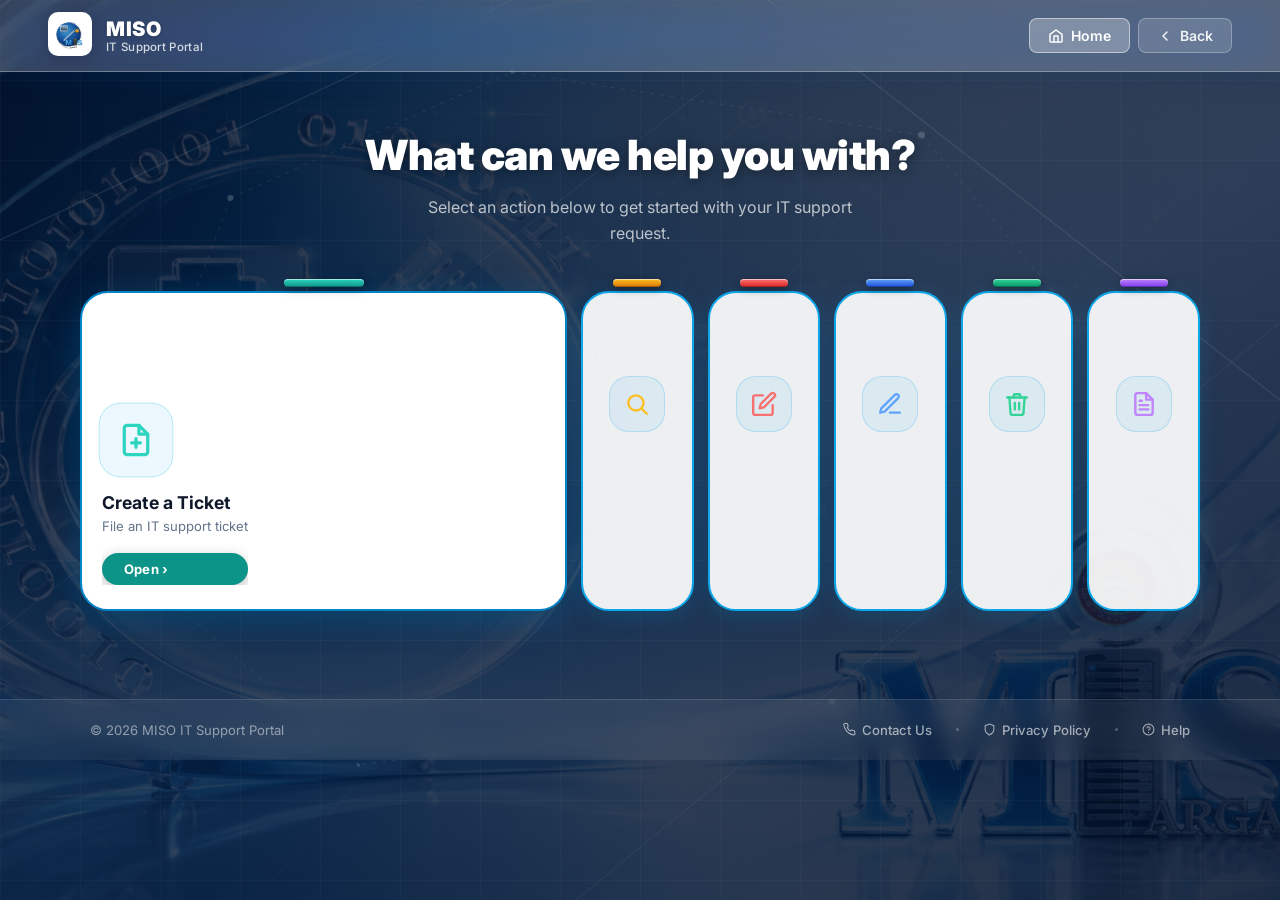
==== index.html @ 5e740dbc "co" ====
<!DOCTYPE html>
<html lang="en">
<head>
    <meta charset="UTF-8" />
    <meta name="viewport" content="width=device-width, initial-scale=1.0">
    <title>MISO HELPPAGE | Home</title>
    <link rel="shortcut icon" href="../favicon.ico">
    <link rel="stylesheet" href="css/demo.css">
    <link rel="stylesheet" href="css/styleA.css">
</head>
<body>

    <!-- ── ANIMATED GEOMETRIC BACKGROUND ── -->
    <div class="bg-canvas" aria-hidden="true">
        <svg class="bg-svg" xmlns="http://www.w3.org/2000/svg" width="100%" height="100%">
            <defs>
                <pattern id="grid" width="80" height="80" patternUnits="userSpaceOnUse">
                    <path d="M 80 0 L 0 0 0 80" fill="none" stroke="rgba(255,255,255,0.07)" stroke-width="0.8"/>
                </pattern>
            </defs>
            <rect width="100%" height="100%" fill="url(#grid)" />

            <!-- Diagonal accent lines -->
            <line x1="-5%" y1="30%" x2="40%" y2="0%"   stroke="rgba(255,255,255,0.10)" stroke-width="1.2"/>
            <line x1="0%"  y1="70%" x2="55%" y2="10%"  stroke="rgba(255,255,255,0.07)" stroke-width="0.9"/>
            <line x1="60%" y1="0%"  x2="105%" y2="50%" stroke="rgba(255,255,255,0.10)" stroke-width="1.2"/>
            <line x1="45%" y1="100%" x2="105%" y2="30%" stroke="rgba(255,255,255,0.07)" stroke-width="0.9"/>
            <line x1="20%" y1="100%" x2="80%" y2="0%"  stroke="rgba(255,255,255,0.05)" stroke-width="0.7"/>

            <!-- Node circles -->
            <circle cx="18%"  cy="22%"  r="3" fill="rgba(255,255,255,0.18)"/>
            <circle cx="40%"  cy="8%"   r="2" fill="rgba(255,255,255,0.14)"/>
            <circle cx="72%"  cy="15%"  r="3.5" fill="rgba(255,255,255,0.16)"/>
            <circle cx="88%"  cy="42%"  r="2.5" fill="rgba(255,255,255,0.13)"/>
            <circle cx="65%"  cy="78%"  r="3" fill="rgba(255,255,255,0.15)"/>
            <circle cx="28%"  cy="85%"  r="2" fill="rgba(255,255,255,0.12)"/>
            <circle cx="8%"   cy="60%"  r="2.5" fill="rgba(255,255,255,0.14)"/>

            <!-- Connector lines between nodes -->
            <line x1="18%" y1="22%" x2="40%" y2="8%"   stroke="rgba(255,255,255,0.12)" stroke-width="0.8" stroke-dasharray="4 6"/>
            <line x1="40%" y1="8%"  x2="72%" y2="15%"  stroke="rgba(255,255,255,0.10)" stroke-width="0.8" stroke-dasharray="4 6"/>
            <line x1="72%" y1="15%" x2="88%" y2="42%"  stroke="rgba(255,255,255,0.12)" stroke-width="0.8" stroke-dasharray="4 6"/>
            <line x1="88%" y1="42%" x2="65%" y2="78%"  stroke="rgba(255,255,255,0.10)" stroke-width="0.8" stroke-dasharray="4 6"/>
            <line x1="65%" y1="78%" x2="28%" y2="85%"  stroke="rgba(255,255,255,0.12)" stroke-width="0.8" stroke-dasharray="4 6"/>
            <line x1="28%" y1="85%" x2="8%"  y2="60%"  stroke="rgba(255,255,255,0.10)" stroke-width="0.8" stroke-dasharray="4 6"/>
            <line x1="8%"  y1="60%" x2="18%" y2="22%"  stroke="rgba(255,255,255,0.12)" stroke-width="0.8" stroke-dasharray="4 6"/>
        </svg>
    </div>

    <!-- ── GLASSMORPHISM HEADER ── -->
    <header class="site-header glass-header">
        <div class="header-left">
            <div class="logo">
                <img src="Images/logo.svg" alt="MISO Logo">
            </div>
            <div class="brand-text">
                <span class="brand-name">MISO</span>
                <span class="brand-sub">IT Support Portal</span>
            </div>
        </div>

        <nav class="header-nav">
            <a href="index.html" class="nav-btn nav-btn--active">
                <svg viewBox="0 0 24 24" fill="none" stroke="currentColor" stroke-width="2.2" stroke-linecap="round" stroke-linejoin="round" aria-hidden="true"><path d="M3 9.5L12 3l9 6.5V20a1 1 0 0 1-1 1H4a1 1 0 0 1-1-1V9.5z"/><polyline points="9 21 9 12 15 12 15 21"/></svg>
                Home
            </a>
            <a href="javascript:history.back()" class="nav-btn">
                <svg viewBox="0 0 24 24" fill="none" stroke="currentColor" stroke-width="2.2" stroke-linecap="round" stroke-linejoin="round" aria-hidden="true"><polyline points="15 18 9 12 15 6"/></svg>
                Back
            </a>
        </nav>
    </header>

    <!-- ── HERO TAGLINE ── -->
    <section class="hero-tagline" aria-label="Welcome">
        <h1 class="hero-title">What can we help you with?</h1>
        <p class="hero-sub">Select an action below to get started with your IT support request.</p>
    </section>

    <!-- ── MAIN — EXPANDING FLEX CARDS ── -->
    <main class="home-content" id="main-content">
        <div class="flex-cards" id="flexCards">

            <!-- Card 1 — Create a Ticket (Teal) -->
            <a href="send_ticket.html" class="fc-card fc-card--active" data-index="0" aria-label="Create a Ticket">
                <div class="fc-icon fc-icon--teal">
                    <svg viewBox="0 0 24 24" fill="none" stroke="currentColor" stroke-width="2.2" stroke-linecap="round" stroke-linejoin="round">
                        <path d="M14 2H6a2 2 0 0 0-2 2v16a2 2 0 0 0 2 2h12a2 2 0 0 0 2-2V8z"/>
                        <polyline points="14 2 14 8 20 8"/>
                        <line x1="12" y1="11" x2="12" y2="17"/>
                        <line x1="9"  y1="14" x2="15" y2="14"/>
                    </svg>
                </div>
                <div class="fc-body">
                    <p class="fc-label">Create a Ticket</p>
                    <p class="fc-sub">File an IT support ticket</p>
                    <span class="fc-cta">Open &rsaquo;</span>
                </div>
                <div class="fc-bar fc-bar--teal"></div>
            </a>

            <!-- Card 2 — Search a Ticket (Amber) -->
            <a href="search.php" class="fc-card" data-index="1" aria-label="Search a Ticket">
                <div class="fc-icon fc-icon--amber">
                    <svg viewBox="0 0 24 24" fill="none" stroke="currentColor" stroke-width="2.2" stroke-linecap="round" stroke-linejoin="round">
                        <circle cx="11" cy="11" r="7"/>
                        <line x1="21" y1="21" x2="16.65" y2="16.65"/>
                    </svg>
                </div>
                <div class="fc-body">
                    <p class="fc-label">Search a Ticket</p>
                    <p class="fc-sub">Look up your ticket by ID</p>
                    <span class="fc-cta">Open &rsaquo;</span>
                </div>
                <div class="fc-bar fc-bar--amber"></div>
            </a>

            <!-- Card 3 — Update a Ticket (Crimson) -->
            <a href="update.php" class="fc-card" data-index="2" aria-label="Update a Ticket">
                <div class="fc-icon fc-icon--crimson">
                    <svg viewBox="0 0 24 24" fill="none" stroke="currentColor" stroke-width="2.2" stroke-linecap="round" stroke-linejoin="round">
                        <path d="M11 4H4a2 2 0 0 0-2 2v14a2 2 0 0 0 2 2h14a2 2 0 0 0 2-2v-7"/>
                        <path d="M18.5 2.5a2.121 2.121 0 0 1 3 3L12 15l-4 1 1-4 9.5-9.5z"/>
                    </svg>
                </div>
                <div class="fc-body">
                    <p class="fc-label">Update a Ticket</p>
                    <p class="fc-sub">Edit your ticket details</p>
                    <span class="fc-cta">Open &rsaquo;</span>
                </div>
                <div class="fc-bar fc-bar--crimson"></div>
            </a>

            <!-- Card 4 — DIY Corner (Navy) -->
            <a href="diy_corner.html" class="fc-card" data-index="3" aria-label="DIY Corner">
                <div class="fc-icon fc-icon--navy">
                    <svg viewBox="0 0 24 24" fill="none" stroke="currentColor" stroke-width="2.2" stroke-linecap="round" stroke-linejoin="round">
                        <path d="M12 20h9"/>
                        <path d="M16.5 3.5a2.121 2.121 0 0 1 3 3L7 19l-4 1 1-4L16.5 3.5z"/>
                    </svg>
                </div>
                <div class="fc-body">
                    <p class="fc-label">DIY Corner</p>
                    <p class="fc-sub">Add a self-troubleshooting guide</p>
                    <span class="fc-cta">Open &rsaquo;</span>
                </div>
                <div class="fc-bar fc-bar--navy"></div>
            </a>

            <!-- Card 5 — Delete a Ticket (Emerald) -->
            <a href="delete.php" class="fc-card" data-index="4" aria-label="Delete a Ticket">
                <div class="fc-icon fc-icon--emerald">
                    <svg viewBox="0 0 24 24" fill="none" stroke="currentColor" stroke-width="2.2" stroke-linecap="round" stroke-linejoin="round">
                        <polyline points="3 6 5 6 21 6"/>
                        <path d="M19 6l-1 14a2 2 0 0 1-2 2H8a2 2 0 0 1-2-2L5 6"/>
                        <path d="M10 11v6"/><path d="M14 11v6"/>
                        <path d="M9 6V4a1 1 0 0 1 1-1h4a1 1 0 0 1 1 1v2"/>
                    </svg>
                </div>
                <div class="fc-body">
                    <p class="fc-label">Delete a Ticket</p>
                    <p class="fc-sub">Remove a ticket from the system</p>
                    <span class="fc-cta">Open &rsaquo;</span>
                </div>
                <div class="fc-bar fc-bar--emerald"></div>
            </a>

            <!-- Card 6 — Troubleshooting Guides (Violet) -->
            <a href="viewguide.php" class="fc-card" data-index="5" aria-label="Troubleshooting Guides">
                <div class="fc-icon fc-icon--violet">
                    <svg viewBox="0 0 24 24" fill="none" stroke="currentColor" stroke-width="2.2" stroke-linecap="round" stroke-linejoin="round">
                        <path d="M14 2H6a2 2 0 0 0-2 2v16a2 2 0 0 0 2 2h12a2 2 0 0 0 2-2V8z"/>
                        <polyline points="14 2 14 8 20 8"/>
                        <line x1="8" y1="13" x2="16" y2="13"/>
                        <line x1="8" y1="17" x2="16" y2="17"/>
                        <line x1="8" y1="9"  x2="10" y2="9"/>
                    </svg>
                </div>
                <div class="fc-body">
                    <p class="fc-label">Troubleshooting Guides</p>
                    <p class="fc-sub">Browse the guide repository</p>
                    <span class="fc-cta">Open &rsaquo;</span>
                </div>
                <div class="fc-bar fc-bar--violet"></div>
            </a>

        </div>
    </main>

    <!-- ── FOOTER ── -->
    <footer class="site-footer">
        <div class="footer-inner">
            <span class="footer-copy">© 2026 MISO IT Support Portal</span>
            <div class="footer-links">
                <a href="#">
                    <svg width="13" height="13" viewBox="0 0 24 24" fill="none" stroke="currentColor" stroke-width="2" stroke-linecap="round" aria-hidden="true"><path d="M22 16.92v3a2 2 0 0 1-2.18 2 19.79 19.79 0 0 1-8.63-3.07A19.5 19.5 0 0 1 4.69 12 19.79 19.79 0 0 1 1.61 3.18 2 2 0 0 1 3.6 1h3a2 2 0 0 1 2 1.72c.127.96.361 1.903.7 2.81a2 2 0 0 1-.45 2.11L7.91 8.6a16 16 0 0 0 6 6l.96-.96a2 2 0 0 1 2.11-.45c.907.339 1.85.573 2.81.7A2 2 0 0 1 21.5 16z"/></svg>
                    Contact Us
                </a>
                <span class="sep" aria-hidden="true"></span>
                <a href="#">
                    <svg width="13" height="13" viewBox="0 0 24 24" fill="none" stroke="currentColor" stroke-width="2" stroke-linecap="round" aria-hidden="true"><path d="M12 22s8-4 8-10V5l-8-3-8 3v7c0 6 8 10 8 10z"/></svg>
                    Privacy Policy
                </a>
                <span class="sep" aria-hidden="true"></span>
                <a href="#">
                    <svg width="13" height="13" viewBox="0 0 24 24" fill="none" stroke="currentColor" stroke-width="2" stroke-linecap="round" aria-hidden="true"><circle cx="12" cy="12" r="10"/><path d="M9.09 9a3 3 0 0 1 5.83 1c0 2-3 3-3 3"/><line x1="12" y1="17" x2="12.01" y2="17"/></svg>
                    Help
                </a>
            </div>
        </div>
    </footer>

    <script>
    (function() {
        var cards = document.querySelectorAll('.fc-card');
        cards.forEach(function(card) {
            card.addEventListener('click', function(e) {
                if (this.classList.contains('fc-card--active')) return;
                e.preventDefault();
                cards.forEach(function(c) { c.classList.remove('fc-card--active'); });
                this.classList.add('fc-card--active');
            });
        });
    })();
    </script>

</body>
</html>
---- css/demo.css ----
/* Base reset — all heavy lifting is in styleA.css */
*, *::before, *::after { box-sizing: border-box; }
html, body { margin: 0; padding: 0; min-height: 100vh; }
a { text-decoration: none; }
.clr { clear: both; }
---- css/styleA.css ----
/* ============================================================
   MISO HELPPAGE — Deep Sky Blue / Ocean Blue Premium Theme
   ============================================================ */

@import url('https://fonts.googleapis.com/css2?family=Inter:wght@400;500;600;700;800;900&display=swap');

*, *::before, *::after { box-sizing: border-box; margin: 0; padding: 0; }

:root {
    --font: 'Inter', 'Segoe UI', Arial, sans-serif;

    /* ── Vibrant blue gradient palette ── */
    --bg-top:    #0ea5e9;
    --bg-mid:    #0284c7;
    --bg-bot:    #0369a1;

    /* ── Surfaces ── */
    --surface:   #ffffff;
    --surface-2: #f0f9ff;
    --border:    rgba(255,255,255,0.18);
    --border-card: rgba(226,240,255,0.9);

    /* ── Text ── */
    --text:      #0f172a;
    --text-2:    #334155;
    --muted:     #64748b;

    /* ── Glass header ── */
    --glass-bg:  rgba(255,255,255,0.18);
    --glass-bd:  rgba(255,255,255,0.30);

    /* ── Footer ── */
    --footer-bg: rgba(2,100,160,0.55);
    --footer-bd: rgba(255,255,255,0.15);

    /* ── Icon accent colours ── */
    --c-teal:    #0d9488;
    --c-amber:   #d97706;
    --c-crimson: #dc2626;
    --c-navy:    #1d4ed8;
    --c-emerald: #059669;
    --c-violet:  #7c3aed;

    /* ── Icon bg tints ── */
    --t-teal:    rgba(13,148,136,0.12);
    --t-amber:   rgba(217,119,6,0.12);
    --t-crimson: rgba(220,38,38,0.12);
    --t-navy:    rgba(29,78,216,0.12);
    --t-emerald: rgba(5,150,105,0.12);
    --t-violet:  rgba(124,58,237,0.12);

    --r:  20px;
    --rs: 12px;
    --sh-card: 0 8px 32px rgba(2,60,120,0.18), 0 2px 8px rgba(2,60,120,0.10);
    --sh-card-hover: 0 20px 56px rgba(2,60,120,0.28), 0 4px 16px rgba(2,60,120,0.14);
    --tr: 230ms cubic-bezier(0.4,0,0.2,1);
}

/* ============================================================
   BASE
   ============================================================ */
html, body {
    min-height: 100vh;
    font-family: var(--font);
    color: var(--text);
}

body {
    background:
        linear-gradient(150deg, rgba(2,10,30,0.82) 0%, rgba(1,20,50,0.80) 55%, rgba(0,15,40,0.85) 100%),
        url('../Images/MISO.png') center center / cover no-repeat fixed;
    position: relative;
}

/* ── Full-page geometric SVG overlay ── */
.bg-canvas {
    position: fixed;
    inset: 0;
    width: 100%;
    height: 100%;
    pointer-events: none;
    z-index: 0;
    overflow: hidden;
}

.bg-svg { width: 100%; height: 100%; }

/* Everything above the bg */
.site-header,
.hero-tagline,
.home-content,
.site-footer { position: relative; z-index: 1; }

a { color: inherit; text-decoration: none; }

/* Screen-reader only */
.sr-only {
    position: absolute;
    width: 1px; height: 1px;
    padding: 0; margin: -1px;
    overflow: hidden;
    clip: rect(0,0,0,0);
    white-space: nowrap;
    border: 0;
}

/* ============================================================
   GLASSMORPHISM HEADER
   ============================================================ */
.glass-header {
    position: sticky;
    top: 0;
    z-index: 100;
    width: 100%;
    padding: 0 48px;
    height: 72px;
    display: flex;
    align-items: center;
    justify-content: space-between;
    gap: 24px;
    background: rgba(255,255,255,0.20);
    backdrop-filter: blur(20px) saturate(180%);
    -webkit-backdrop-filter: blur(20px) saturate(180%);
    border-bottom: 1px solid rgba(255,255,255,0.30);
    box-shadow: 0 4px 24px rgba(2,60,120,0.18);
}

/* Left: logo + brand */
.header-left {
    display: flex;
    align-items: center;
    gap: 14px;
    flex-shrink: 0;
}

.logo img {
    width: 44px;
    height: 44px;
    object-fit: contain;
    border-radius: 10px;
    background: #ffffff;
    padding: 4px;
    filter: drop-shadow(0 2px 8px rgba(0,0,0,0.20));
}

.brand-text {
    display: flex;
    flex-direction: column;
    line-height: 1.2;
}

.brand-name {
    font-size: 1.25rem;
    font-weight: 900;
    color: #ffffff;
    letter-spacing: 0.5px;
    text-shadow: 0 1px 4px rgba(0,0,0,0.20);
}

.brand-sub {
    font-size: 0.72rem;
    font-weight: 500;
    color: rgba(255,255,255,0.80);
    letter-spacing: 0.3px;
}

/* Center: nav buttons */
.header-nav {
    display: flex;
    align-items: center;
    gap: 8px;
}

.nav-btn {
    display: inline-flex;
    align-items: center;
    gap: 7px;
    padding: 8px 18px;
    font-size: 0.875rem;
    font-weight: 600;
    font-family: var(--font);
    color: rgba(255,255,255,0.90);
    background: rgba(255,255,255,0.14);
    border: 1px solid rgba(255,255,255,0.28);
    border-radius: 8px;
    cursor: pointer;
    transition: background var(--tr), border-color var(--tr), color var(--tr), transform var(--tr);
    text-decoration: none;
}

.nav-btn svg { width: 16px; height: 16px; flex-shrink: 0; }

.nav-btn:hover {
    background: rgba(255,255,255,0.28);
    border-color: rgba(255,255,255,0.50);
    color: #ffffff;
    transform: translateY(-1px);
}

.nav-btn--active {
    background: rgba(255,255,255,0.28);
    border-color: rgba(255,255,255,0.50);
    color: #ffffff;
}

/* Right: search */
.header-search { flex-shrink: 0; }

.search-wrap {
    position: relative;
    display: flex;
    align-items: center;
}

.search-icon {
    position: absolute;
    left: 12px;
    width: 16px;
    height: 16px;
    color: rgba(255,255,255,0.70);
    pointer-events: none;
    flex-shrink: 0;
}

.search-wrap input {
    width: 240px;
    padding: 9px 44px 9px 38px;
    font-size: 0.875rem;
    font-family: var(--font);
    color: #ffffff;
    background: rgba(255,255,255,0.15);
    border: 1px solid rgba(255,255,255,0.28);
    border-radius: 8px;
    outline: none;
    transition: background var(--tr), border-color var(--tr), width var(--tr);
}

.search-wrap input::placeholder { color: rgba(255,255,255,0.60); }

.search-wrap input:focus {
    background: rgba(255,255,255,0.25);
    border-color: rgba(255,255,255,0.55);
    width: 280px;
    box-shadow: 0 0 0 3px rgba(255,255,255,0.12);
}

.search-kbd {
    position: absolute;
    right: 10px;
    font-size: 0.68rem;
    font-family: var(--font);
    color: rgba(255,255,255,0.55);
    background: rgba(255,255,255,0.12);
    border: 1px solid rgba(255,255,255,0.22);
    border-radius: 4px;
    padding: 2px 6px;
    pointer-events: none;
}

/* ============================================================
   HERO TAGLINE
   ============================================================ */
.hero-tagline {
    text-align: center;
    padding: 60px 48px 44px;
}

.hero-title {
    font-size: 2.6rem;
    font-weight: 900;
    color: #ffffff;
    letter-spacing: -0.5px;
    line-height: 1.15;
    text-shadow: 0 2px 12px rgba(0,0,0,0.40);
    margin-bottom: 14px;
}

.hero-sub {
    font-size: 1rem;
    font-weight: 400;
    color: rgba(255,255,255,0.70);
    max-width: 480px;
    margin: 0 auto;
    line-height: 1.65;
}

/* ============================================================
   HOME — EXPANDING FLEX CARDS (3D Bubble Style)
   ============================================================ */
.home-content {
    max-width: 1200px;
    margin: 0 auto;
    padding: 0 40px 72px;
}

/* Row container */
.flex-cards {
    display: flex;
    gap: 14px;
    height: 320px;
    align-items: stretch;
}

/* ── Every card — white with blue border ── */
.fc-card {
    position: relative;
    flex: 1;
    border-radius: 28px;
    background: rgba(255, 255, 255, 0.92);
    backdrop-filter: none;
    -webkit-backdrop-filter: none;
    border: 2px solid #0ea5e9;
    box-shadow: 0 4px 20px rgba(14,165,233,0.20),
                0 2px 8px rgba(0,0,0,0.08);
    overflow: visible;
    display: flex;
    flex-direction: column;
    justify-content: flex-end;
    align-items: flex-start;
    padding: 24px 20px;
    text-decoration: none;
    cursor: pointer;
    transition: flex 0.55s cubic-bezier(0.4,0,0.2,1),
                box-shadow 0.3s ease,
                border-color 0.3s ease;
}

/* Active card */
.fc-card--active {
    flex: 5;
    background: #ffffff;
    border-color: #0284c7;
    box-shadow: 0 8px 32px rgba(2,132,199,0.30),
                0 2px 8px rgba(0,0,0,0.10);
}

/* ── Floating pill badge (top accent) ── */
.fc-bar {
    position: absolute;
    top: -14px;
    left: 50%;
    transform: translateX(-50%);
    width: 48px;
    height: 8px;
    border-radius: 99px;
    box-shadow:
        0 2px 8px rgba(0,0,0,0.40),
        inset 0 1px 0 rgba(255,255,255,0.55),
        inset 0 -1px 0 rgba(0,0,0,0.25);
    transition: width 0.55s cubic-bezier(0.4,0,0.2,1);
}
.fc-card--active .fc-bar { width: 80px; }

.fc-bar--teal    { background: linear-gradient(180deg, #2dd4bf 0%, #0d9488 100%); }
.fc-bar--amber   { background: linear-gradient(180deg, #fbbf24 0%, #d97706 100%); }
.fc-bar--crimson { background: linear-gradient(180deg, #f87171 0%, #dc2626 100%); }
.fc-bar--navy    { background: linear-gradient(180deg, #60a5fa 0%, #1d4ed8 100%); }
.fc-bar--emerald { background: linear-gradient(180deg, #34d399 0%, #059669 100%); }
.fc-bar--violet  { background: linear-gradient(180deg, #c084fc 0%, #7c3aed 100%); }

/* ── Icon bubble — frosted glass orb ── */
.fc-icon {
    width: 68px; height: 68px;
    border-radius: 20px;
    display: grid;
    place-items: center;
    flex-shrink: 0;
    margin-bottom: 18px;
    background: rgba(14,165,233,0.08);
    border: 1px solid rgba(14,165,233,0.20);
    box-shadow: none;
    transition: transform 0.3s ease;
}
.fc-icon svg { width: 32px; height: 32px; display: block; }
.fc-card:hover .fc-icon,
.fc-card--active .fc-icon { transform: scale(1.10); }

.fc-icon--teal    { color: #2dd4bf; }
.fc-icon--amber   { color: #fbbf24; }
.fc-icon--crimson { color: #f87171; }
.fc-icon--navy    { color: #60a5fa; }
.fc-icon--emerald { color: #34d399; }
.fc-icon--violet  { color: #c084fc; }

/* ── Text body ── */
.fc-body {
    overflow: hidden;
    white-space: nowrap;
    opacity: 0;
    max-width: 0;
    display: flex;
    flex-direction: column;
    gap: 5px;
    transition: opacity 0.3s ease 0.15s,
                max-width 0.55s cubic-bezier(0.4,0,0.2,1);
}
.fc-card--active .fc-body { opacity: 1; max-width: 500px; }

.fc-label {
    font-size: 1.1rem;
    font-weight: 700;
    color: #0f172a;
    letter-spacing: 0.1px;
    margin: 0;
    text-shadow: none;
}

.fc-sub {
    font-size: 0.82rem;
    font-weight: 400;
    color: #64748b;
    margin: 0;
}

/* ── CTA pill ── */
.fc-cta {
    display: inline-block;
    margin-top: 14px;
    font-size: 0.82rem;
    font-weight: 700;
    color: #ffffff;
    padding: 8px 22px;
    border-radius: 99px;
    letter-spacing: 0.2px;
    box-shadow: 0 4px 14px rgba(0,0,0,0.25);
    transition: transform 0.2s ease, opacity 0.2s ease;
}
.fc-cta:hover { transform: translateY(-2px); opacity: 0.90; }

.fc-card:nth-child(1) .fc-cta { background: var(--c-teal); }
.fc-card:nth-child(2) .fc-cta { background: var(--c-amber); }
.fc-card:nth-child(3) .fc-cta { background: var(--c-crimson); }
.fc-card:nth-child(4) .fc-cta { background: var(--c-navy); }
.fc-card:nth-child(5) .fc-cta { background: var(--c-emerald); }
.fc-card:nth-child(6) .fc-cta { background: var(--c-violet); }

/* ── Collapsed cards — icon centred ── */
.fc-card:not(.fc-card--active) {
    align-items: center;
    justify-content: center;
    padding: 16px 10px;
}
.fc-card:not(.fc-card--active) .fc-icon {
    margin-bottom: 0;
    width: 56px; height: 56px;
}
.fc-card:not(.fc-card--active) .fc-icon svg { width: 26px; height: 26px; }

/* Hover on collapsed */
.fc-card:not(.fc-card--active):hover {
    flex: 1.8;
    background: #ffffff;
    border-color: #0284c7;
    box-shadow: 0 8px 28px rgba(2,132,199,0.25),
                0 2px 8px rgba(0,0,0,0.08);
}

/* ============================================================
   FOOTER — glass with icons
   ============================================================ */
.site-footer {
    background: rgba(255, 255, 255, 0.06);
    backdrop-filter: blur(10px);
    -webkit-backdrop-filter: blur(10px);
    border-top: 1px solid rgba(255, 255, 255, 0.12);
    padding: 22px 48px;
    margin-top: 16px;
}

.footer-inner {
    max-width: 1100px;
    margin: 0 auto;
    display: flex;
    align-items: center;
    justify-content: space-between;
    gap: 24px;
    flex-wrap: wrap;
}

.footer-copy {
    font-size: 0.82rem;
    color: rgba(255,255,255,0.50);
    font-weight: 400;
}

.footer-links {
    display: flex;
    align-items: center;
    gap: 24px;
}

.footer-links a {
    font-size: 0.82rem;
    font-weight: 500;
    color: rgba(255,255,255,0.60);
    transition: color 0.3s ease;
    display: inline-flex;
    align-items: center;
    gap: 6px;
}

.footer-links a:hover { color: #ffffff; }

.footer-links .sep {
    width: 3px; height: 3px;
    border-radius: 50%;
    background: rgba(255,255,255,0.25);
    display: inline-block;
}

/* ============================================================
   INNER PAGE SHELL  (used by send_ticket, search, update, etc.)
   ============================================================ */
.page-shell {
    display: flex;
    flex-direction: column;
    min-height: 100vh;
    background:
        linear-gradient(150deg, rgba(2,10,30,0.82) 0%, rgba(1,20,50,0.80) 55%, rgba(0,15,40,0.85) 100%),
        url('../Images/MISO.png') center center / cover no-repeat fixed;
}

.page-topbar {
    width: 100%;
    padding: 0 48px;
    height: 68px;
    display: flex;
    align-items: center;
    justify-content: space-between;
    background: rgba(255,255,255,0.20);
    border-bottom: 1px solid rgba(255,255,255,0.28);
    backdrop-filter: blur(20px) saturate(180%);
    -webkit-backdrop-filter: blur(20px) saturate(180%);
    position: sticky;
    top: 0;
    z-index: 100;
    box-shadow: 0 4px 20px rgba(2,60,120,0.18);
}

/* Nav buttons inside topbar inherit the same glass style */
.page-topbar .header-nav { display: flex; align-items: center; gap: 8px; }

.page-topbar .logo img {
    max-width: 44px;
    height: auto;
    display: block;
    border-radius: 10px;
    background: #ffffff;
    padding: 4px;
    filter: drop-shadow(0 2px 6px rgba(0,0,0,0.20));
}

/* Two-column body */
.page-body {
    flex: 1;
    display: grid;
    grid-template-columns: 1fr;
    gap: 28px;
    max-width: 860px;
    width: 100%;
    margin: 0 auto;
    padding: 40px 48px 64px;
    align-items: start;
}

/* ============================================================
   FORM CARD
   ============================================================ */
.form-card {
    background: var(--surface);
    border: 1.5px solid #d0e6f5;
    border-radius: var(--r);
    box-shadow: var(--sh-card);
    overflow: hidden;
}

.form-card-header {
    padding: 22px 30px 20px;
    background: var(--surface-2);
    border-bottom: 1.5px solid #d0e6f5;
    position: relative;
}

.form-card-header::after {
    content: '';
    position: absolute;
    bottom: 0; left: 0; right: 0;
    height: 2px;
    background: linear-gradient(90deg, var(--c-teal), var(--c-navy));
}

.form-card-header h2 {
    font-size: 1.1rem;
    font-weight: 700;
    color: var(--text);
    margin: 0;
    display: flex;
    align-items: center;
    gap: 10px;
}

.form-card-body { padding: 28px 30px 32px; }

/* ============================================================
   INFO PANEL
   ============================================================ */
.info-panel { display: flex; flex-direction: column; gap: 16px; }

.info-box {
    background: var(--surface);
    border: 1.5px solid #d0e6f5;
    border-radius: var(--r);
    padding: 20px 22px;
    box-shadow: var(--sh-card);
}

.info-box h3 {
    font-size: 0.72rem;
    font-weight: 700;
    text-transform: uppercase;
    letter-spacing: 0.8px;
    color: var(--c-teal);
    margin-bottom: 12px;
}

.info-box p, .info-box li {
    font-size: 0.85rem;
    color: var(--text-2);
    line-height: 1.7;
}

.info-box ul { padding-left: 16px; }
.info-box ul li { margin-bottom: 5px; }

.info-box .stat {
    display: flex;
    align-items: center;
    gap: 12px;
    padding: 9px 0;
    border-bottom: 1px solid #d0e6f5;
}

.info-box .stat:last-child { border-bottom: none; }

.info-box .stat-icon {
    width: 34px; height: 34px;
    border-radius: 8px;
    display: grid; place-items: center;
    font-size: 15px; flex-shrink: 0;
}

.info-box .stat-text strong {
    display: block; font-size: 0.85rem;
    color: var(--text); font-weight: 600;
}

.info-box .stat-text span {
    font-size: 0.76rem; color: var(--muted);
}

.quick-links { display: flex; flex-direction: column; gap: 8px; }

.quick-link {
    display: flex;
    align-items: center;
    gap: 10px;
    padding: 10px 14px;
    background: var(--surface-2);
    border: 1.5px solid #d0e6f5;
    border-radius: var(--rs);
    color: var(--text-2);
    font-size: 0.84rem;
    font-weight: 500;
    transition: background var(--tr), border-color var(--tr), color var(--tr);
    text-decoration: none;
}

.quick-link:hover {
    background: #e0f2fe;
    border-color: var(--c-teal);
    color: var(--c-teal);
}

.quick-link .ql-icon {
    width: 26px; height: 26px;
    border-radius: 6px;
    display: grid; place-items: center;
    font-size: 12px; flex-shrink: 0;
}

/* ============================================================
   FORMS
   ============================================================ */
.form-group { margin-bottom: 18px; }

.form-group label {
    display: block;
    font-size: 0.75rem;
    font-weight: 600;
    color: var(--text-2);
    margin-bottom: 7px;
    text-transform: uppercase;
    letter-spacing: 0.6px;
}

.form-row { display: grid; grid-template-columns: 1fr 1fr; gap: 14px; }

input[type="text"],
input[type="email"],
input[type="number"],
select,
textarea {
    width: 100%;
    padding: 11px 14px;
    font-size: 0.92rem;
    font-family: var(--font);
    color: var(--text);
    background: var(--surface-2);
    border: 1.5px solid #d0e6f5;
    border-radius: var(--rs);
    outline: none;
    transition: border-color var(--tr), box-shadow var(--tr), background var(--tr);
    appearance: none;
    -webkit-appearance: none;
}

input:focus, select:focus, textarea:focus {
    border-color: var(--c-teal);
    box-shadow: 0 0 0 3px rgba(13,148,136,0.12);
    background: #fff;
}

input::placeholder, textarea::placeholder {
    color: var(--muted);
    font-size: 0.88rem;
}

select option { background: #fff; color: var(--text); }

textarea { min-height: 120px; resize: vertical; line-height: 1.6; }

/* ============================================================
   BUTTONS
   ============================================================ */
.btn {
    display: inline-flex;
    align-items: center;
    justify-content: center;
    gap: 8px;
    padding: 12px 26px;
    font-size: 0.92rem;
    font-weight: 700;
    font-family: var(--font);
    border: none;
    border-radius: var(--rs);
    cursor: pointer;
    letter-spacing: 0.2px;
    transition: transform var(--tr), box-shadow var(--tr), background var(--tr);
}

.btn-primary {
    background: linear-gradient(135deg, #0d9488, #0369a1);
    color: #fff;
    box-shadow: 0 4px 16px rgba(13,148,136,0.30);
}

.btn-primary:hover {
    background: linear-gradient(135deg, #0f766e, #0284c7);
    transform: translateY(-2px);
    box-shadow: 0 8px 24px rgba(13,148,136,0.38);
}

.btn-danger {
    background: linear-gradient(135deg, #dc2626, #991b1b);
    color: #fff;
    box-shadow: 0 4px 16px rgba(220,38,38,0.28);
}

.btn-danger:hover {
    background: linear-gradient(135deg, #ef4444, #b91c1c);
    transform: translateY(-2px);
    box-shadow: 0 8px 24px rgba(220,38,38,0.36);
}

.btn-back {
    display: inline-flex;
    align-items: center;
    gap: 6px;
    padding: 8px 18px;
    font-size: 0.84rem;
    font-weight: 600;
    color: rgba(255,255,255,0.90);
    background: rgba(255,255,255,0.15);
    border: 1px solid rgba(255,255,255,0.30);
    border-radius: var(--rs);
    cursor: pointer;
    transition: background var(--tr), border-color var(--tr), color var(--tr);
    text-decoration: none;
    font-family: var(--font);
}

.btn-back:hover {
    background: rgba(255,255,255,0.28);
    border-color: rgba(255,255,255,0.55);
    color: #ffffff;
}

/* ============================================================
   ALERTS & RESULT BOXES
   ============================================================ */
.result-box {
    padding: 18px 20px;
    background: #f0fdf9;
    border: 1.5px solid #99f6e4;
    border-radius: var(--rs);
    margin-bottom: 16px;
}

.result-box p { margin-bottom: 8px; font-size: 0.9rem; color: var(--text); }
.result-box p:last-child { margin-bottom: 0; }
.result-box strong { color: var(--c-teal); }

.alert-success {
    padding: 13px 18px;
    background: #f0fdf4;
    border: 1.5px solid #86efac;
    border-radius: var(--rs);
    color: #15803d;
    font-weight: 600;
    margin-bottom: 16px;
    font-size: 0.9rem;
}

.alert-error {
    padding: 13px 18px;
    background: #fef2f2;
    border: 1.5px solid #fca5a5;
    border-radius: var(--rs);
    color: #b91c1c;
    font-weight: 600;
    margin-bottom: 16px;
    font-size: 0.9rem;
}

/* ============================================================
   PROGRESS BAR
   ============================================================ */
.progress-wrap { margin: 20px 0 14px; }

.progress-label-top {
    font-size: 0.8rem;
    font-weight: 600;
    color: var(--muted);
    margin-bottom: 8px;
}

.progress-track {
    width: 100%;
    height: 10px;
    background: #d0e6f5;
    border-radius: 99px;
    overflow: hidden;
}

.progress-bar {
    height: 100%;
    width: 10%;
    background: linear-gradient(90deg, var(--c-teal), var(--c-emerald));
    border-radius: 99px;
    display: flex;
    align-items: center;
    justify-content: flex-end;
    padding-right: 4px;
}

.progress-bar span { font-size: 0.6rem; font-weight: 700; color: #fff; }

/* ============================================================
   RESPONSIVE
   ============================================================ */
@media (max-width: 1100px) {
    .glass-header { padding: 0 32px; }
    .home-content { padding-left: 28px; padding-right: 28px; }
    .hero-tagline { padding: 48px 32px 36px; }
    .page-topbar { padding: 0 32px; }
    .page-body { padding: 32px 32px 56px; }
}

@media (max-width: 860px) {
    .flex-cards { height: 260px; gap: 10px; }
    .fc-card--active { flex: 4; }
}

@media (max-width: 640px) {
    .glass-header { padding: 0 20px; height: 64px; }
    .brand-sub { display: none; }
    .hero-tagline { padding: 32px 20px 24px; }
    .hero-title { font-size: 1.75rem; }
    .hero-sub { font-size: 0.88rem; }
    .home-content { padding-left: 16px; padding-right: 16px; padding-bottom: 48px; }
    .flex-cards { height: 220px; gap: 8px; }
    .fc-card--active { flex: 3.5; }
    .fc-label { font-size: 0.95rem; }
    .fc-sub { display: none; }
    .page-topbar { padding: 0 20px; }
    .page-body { padding: 20px 20px 48px; gap: 16px; }
    .form-row { grid-template-columns: 1fr; }
    .site-footer { padding: 16px 20px; }
    .footer-inner { flex-direction: column; gap: 10px; text-align: center; }
}
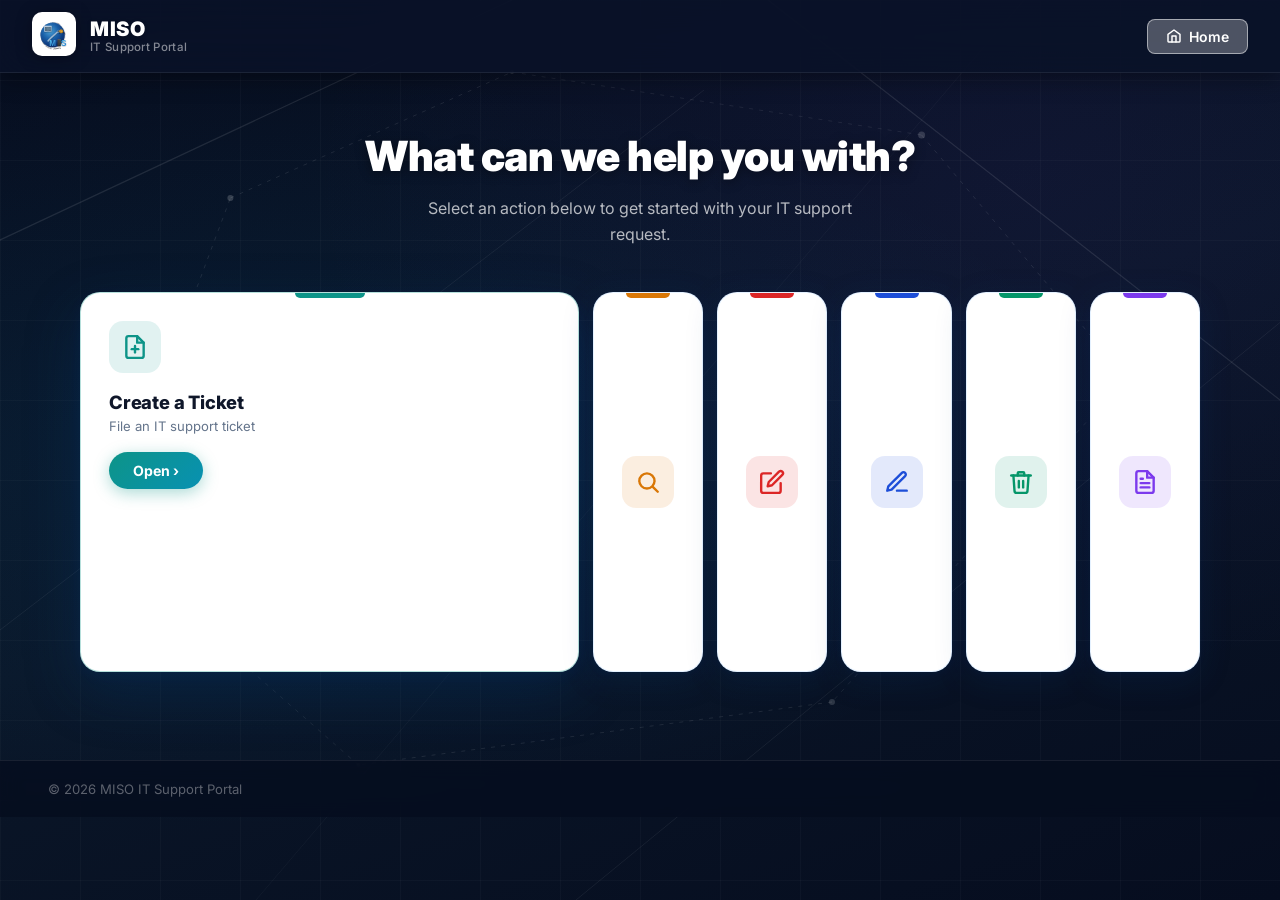
==== commit 8ea7714c: "commit" ====
--- a/index.html
+++ b/index.html
@@ -64,10 +64,6 @@
                 <svg viewBox="0 0 24 24" fill="none" stroke="currentColor" stroke-width="2.2" stroke-linecap="round" stroke-linejoin="round" aria-hidden="true"><path d="M3 9.5L12 3l9 6.5V20a1 1 0 0 1-1 1H4a1 1 0 0 1-1-1V9.5z"/><polyline points="9 21 9 12 15 12 15 21"/></svg>
                 Home
             </a>
-            <a href="javascript:history.back()" class="nav-btn">
-                <svg viewBox="0 0 24 24" fill="none" stroke="currentColor" stroke-width="2.2" stroke-linecap="round" stroke-linejoin="round" aria-hidden="true"><polyline points="15 18 9 12 15 6"/></svg>
-                Back
-            </a>
         </nav>
     </header>
 
@@ -191,22 +187,6 @@
     <footer class="site-footer">
         <div class="footer-inner">
             <span class="footer-copy">© 2026 MISO IT Support Portal</span>
-            <div class="footer-links">
-                <a href="#">
-                    <svg width="13" height="13" viewBox="0 0 24 24" fill="none" stroke="currentColor" stroke-width="2" stroke-linecap="round" aria-hidden="true"><path d="M22 16.92v3a2 2 0 0 1-2.18 2 19.79 19.79 0 0 1-8.63-3.07A19.5 19.5 0 0 1 4.69 12 19.79 19.79 0 0 1 1.61 3.18 2 2 0 0 1 3.6 1h3a2 2 0 0 1 2 1.72c.127.96.361 1.903.7 2.81a2 2 0 0 1-.45 2.11L7.91 8.6a16 16 0 0 0 6 6l.96-.96a2 2 0 0 1 2.11-.45c.907.339 1.85.573 2.81.7A2 2 0 0 1 21.5 16z"/></svg>
-                    Contact Us
-                </a>
-                <span class="sep" aria-hidden="true"></span>
-                <a href="#">
-                    <svg width="13" height="13" viewBox="0 0 24 24" fill="none" stroke="currentColor" stroke-width="2" stroke-linecap="round" aria-hidden="true"><path d="M12 22s8-4 8-10V5l-8-3-8 3v7c0 6 8 10 8 10z"/></svg>
-                    Privacy Policy
-                </a>
-                <span class="sep" aria-hidden="true"></span>
-                <a href="#">
-                    <svg width="13" height="13" viewBox="0 0 24 24" fill="none" stroke="currentColor" stroke-width="2" stroke-linecap="round" aria-hidden="true"><circle cx="12" cy="12" r="10"/><path d="M9.09 9a3 3 0 0 1 5.83 1c0 2-3 3-3 3"/><line x1="12" y1="17" x2="12.01" y2="17"/></svg>
-                    Help
-                </a>
-            </div>
         </div>
     </footer>
 
--- a/css/styleA.css
+++ b/css/styleA.css
@@ -67,8 +67,10 @@
 
 body {
     background:
-        linear-gradient(150deg, rgba(2,10,30,0.82) 0%, rgba(1,20,50,0.80) 55%, rgba(0,15,40,0.85) 100%),
-        url('../Images/MISO.png') center center / cover no-repeat fixed;
+        radial-gradient(ellipse at 20% 50%, rgba(14,165,233,0.08) 0%, transparent 60%),
+        radial-gradient(ellipse at 80% 20%, rgba(124,58,237,0.06) 0%, transparent 50%),
+        linear-gradient(160deg, #060d1f 0%, #0a1628 50%, #060d1f 100%);
+    background-attachment: fixed;
     position: relative;
 }
 
@@ -112,17 +114,17 @@
     top: 0;
     z-index: 100;
     width: 100%;
-    padding: 0 48px;
-    height: 72px;
+    padding: 12px 32px;
+    height: auto;
     display: flex;
     align-items: center;
     justify-content: space-between;
     gap: 24px;
-    background: rgba(255,255,255,0.20);
-    backdrop-filter: blur(20px) saturate(180%);
-    -webkit-backdrop-filter: blur(20px) saturate(180%);
-    border-bottom: 1px solid rgba(255,255,255,0.30);
-    box-shadow: 0 4px 24px rgba(2,60,120,0.18);
+    background: rgba(10, 18, 40, 0.85);
+    backdrop-filter: blur(20px);
+    -webkit-backdrop-filter: blur(20px);
+    border-bottom: 1px solid rgba(255,255,255,0.08);
+    box-shadow: 0 4px 24px rgba(0,0,0,0.40);
 }
 
 /* Left: logo + brand */
@@ -140,7 +142,7 @@
     border-radius: 10px;
     background: #ffffff;
     padding: 4px;
-    filter: drop-shadow(0 2px 8px rgba(0,0,0,0.20));
+    filter: drop-shadow(0 2px 8px rgba(0,0,0,0.30));
 }
 
 .brand-text {
@@ -160,11 +162,11 @@
 .brand-sub {
     font-size: 0.72rem;
     font-weight: 500;
-    color: rgba(255,255,255,0.80);
+    color: rgba(255,255,255,0.50);
     letter-spacing: 0.3px;
 }
 
-/* Center: nav buttons */
+/* Nav buttons */
 .header-nav {
     display: flex;
     align-items: center;
@@ -203,60 +205,6 @@
     color: #ffffff;
 }
 
-/* Right: search */
-.header-search { flex-shrink: 0; }
-
-.search-wrap {
-    position: relative;
-    display: flex;
-    align-items: center;
-}
-
-.search-icon {
-    position: absolute;
-    left: 12px;
-    width: 16px;
-    height: 16px;
-    color: rgba(255,255,255,0.70);
-    pointer-events: none;
-    flex-shrink: 0;
-}
-
-.search-wrap input {
-    width: 240px;
-    padding: 9px 44px 9px 38px;
-    font-size: 0.875rem;
-    font-family: var(--font);
-    color: #ffffff;
-    background: rgba(255,255,255,0.15);
-    border: 1px solid rgba(255,255,255,0.28);
-    border-radius: 8px;
-    outline: none;
-    transition: background var(--tr), border-color var(--tr), width var(--tr);
-}
-
-.search-wrap input::placeholder { color: rgba(255,255,255,0.60); }
-
-.search-wrap input:focus {
-    background: rgba(255,255,255,0.25);
-    border-color: rgba(255,255,255,0.55);
-    width: 280px;
-    box-shadow: 0 0 0 3px rgba(255,255,255,0.12);
-}
-
-.search-kbd {
-    position: absolute;
-    right: 10px;
-    font-size: 0.68rem;
-    font-family: var(--font);
-    color: rgba(255,255,255,0.55);
-    background: rgba(255,255,255,0.12);
-    border: 1px solid rgba(255,255,255,0.22);
-    border-radius: 4px;
-    padding: 2px 6px;
-    pointer-events: none;
-}
-
 /* ============================================================
    HERO TAGLINE
    ============================================================ */
@@ -285,7 +233,7 @@
 }
 
 /* ============================================================
-   HOME — EXPANDING FLEX CARDS (3D Bubble Style)
+   HOME — EXPANDING FLEX CARDS
    ============================================================ */
 .home-content {
     max-width: 1200px;
@@ -293,182 +241,147 @@
     padding: 0 40px 72px;
 }
 
-/* Row container */
 .flex-cards {
     display: flex;
     gap: 14px;
-    height: 320px;
+    height: 380px;
     align-items: stretch;
 }
 
-/* ── Every card — white with blue border ── */
+/* ── Every card ── */
 .fc-card {
     position: relative;
     flex: 1;
-    border-radius: 28px;
-    background: rgba(255, 255, 255, 0.92);
-    backdrop-filter: none;
-    -webkit-backdrop-filter: none;
-    border: 2px solid #0ea5e9;
-    box-shadow: 0 4px 20px rgba(14,165,233,0.20),
-                0 2px 8px rgba(0,0,0,0.08);
-    overflow: visible;
+    border-radius: 20px;
+    background: #ffffff;
+    border: 1.5px solid rgba(226,240,255,0.9);
+    box-shadow: 0 8px 32px rgba(2,60,120,0.18), 0 2px 8px rgba(2,60,120,0.10);
+    overflow: hidden;
     display: flex;
     flex-direction: column;
-    justify-content: flex-end;
-    align-items: flex-start;
-    padding: 24px 20px;
+    align-items: center;
+    justify-content: center;
     text-decoration: none;
     cursor: pointer;
+    padding: 20px 10px;
     transition: flex 0.55s cubic-bezier(0.4,0,0.2,1),
                 box-shadow 0.3s ease,
+                background 0.3s ease,
                 border-color 0.3s ease;
 }
 
-/* Active card */
+/* Active / expanded card */
 .fc-card--active {
     flex: 5;
+    align-items: flex-start;
+    justify-content: flex-start;
+    padding: 28px 28px 24px;
     background: #ffffff;
-    border-color: #0284c7;
-    box-shadow: 0 8px 32px rgba(2,132,199,0.30),
-                0 2px 8px rgba(0,0,0,0.10);
-}
-
-/* ── Floating pill badge (top accent) ── */
+    border-color: rgba(13,148,136,0.30);
+    box-shadow: 0 20px 56px rgba(2,60,120,0.28), 0 4px 16px rgba(2,60,120,0.14);
+}
+
+/* ── Top colour pill ── */
 .fc-bar {
     position: absolute;
-    top: -14px;
-    left: 50%;
+    top: 0; left: 50%;
     transform: translateX(-50%);
-    width: 48px;
-    height: 8px;
-    border-radius: 99px;
-    box-shadow:
-        0 2px 8px rgba(0,0,0,0.40),
-        inset 0 1px 0 rgba(255,255,255,0.55),
-        inset 0 -1px 0 rgba(0,0,0,0.25);
+    width: 44px; height: 5px;
+    border-radius: 0 0 8px 8px;
     transition: width 0.55s cubic-bezier(0.4,0,0.2,1);
 }
-.fc-card--active .fc-bar { width: 80px; }
-
-.fc-bar--teal    { background: linear-gradient(180deg, #2dd4bf 0%, #0d9488 100%); }
-.fc-bar--amber   { background: linear-gradient(180deg, #fbbf24 0%, #d97706 100%); }
-.fc-bar--crimson { background: linear-gradient(180deg, #f87171 0%, #dc2626 100%); }
-.fc-bar--navy    { background: linear-gradient(180deg, #60a5fa 0%, #1d4ed8 100%); }
-.fc-bar--emerald { background: linear-gradient(180deg, #34d399 0%, #059669 100%); }
-.fc-bar--violet  { background: linear-gradient(180deg, #c084fc 0%, #7c3aed 100%); }
-
-/* ── Icon bubble — frosted glass orb ── */
+.fc-card--active .fc-bar { width: 70px; }
+.fc-bar--teal    { background: #0d9488; }
+.fc-bar--amber   { background: #d97706; }
+.fc-bar--crimson { background: #dc2626; }
+.fc-bar--navy    { background: #1d4ed8; }
+.fc-bar--emerald { background: #059669; }
+.fc-bar--violet  { background: #7c3aed; }
+
+/* ── Icon bubble ── */
 .fc-icon {
-    width: 68px; height: 68px;
-    border-radius: 20px;
+    width: 52px; height: 52px;
+    border-radius: 14px;
     display: grid;
     place-items: center;
     flex-shrink: 0;
-    margin-bottom: 18px;
-    background: rgba(14,165,233,0.08);
-    border: 1px solid rgba(14,165,233,0.20);
-    box-shadow: none;
     transition: transform 0.3s ease;
-}
-.fc-icon svg { width: 32px; height: 32px; display: block; }
-.fc-card:hover .fc-icon,
-.fc-card--active .fc-icon { transform: scale(1.10); }
-
-.fc-icon--teal    { color: #2dd4bf; }
-.fc-icon--amber   { color: #fbbf24; }
-.fc-icon--crimson { color: #f87171; }
-.fc-icon--navy    { color: #60a5fa; }
-.fc-icon--emerald { color: #34d399; }
-.fc-icon--violet  { color: #c084fc; }
-
-/* ── Text body ── */
+    margin-bottom: 0;
+}
+.fc-icon svg { width: 26px; height: 26px; display: block; }
+.fc-card--active .fc-icon { margin-bottom: 18px; }
+.fc-card:hover .fc-icon { transform: scale(1.06); }
+
+.fc-icon--teal    { background: rgba(13,148,136,0.12);  color: #0d9488; }
+.fc-icon--amber   { background: rgba(217,119,6,0.12);   color: #d97706; }
+.fc-icon--crimson { background: rgba(220,38,38,0.12);   color: #dc2626; }
+.fc-icon--navy    { background: rgba(29,78,216,0.12);   color: #1d4ed8; }
+.fc-icon--emerald { background: rgba(5,150,105,0.12);   color: #059669; }
+.fc-icon--violet  { background: rgba(124,58,237,0.12);  color: #7c3aed; }
+
+/* ── Body text — only visible when expanded ── */
 .fc-body {
-    overflow: hidden;
-    white-space: nowrap;
-    opacity: 0;
-    max-width: 0;
-    display: flex;
+    display: none;
     flex-direction: column;
-    gap: 5px;
-    transition: opacity 0.3s ease 0.15s,
-                max-width 0.55s cubic-bezier(0.4,0,0.2,1);
-}
-.fc-card--active .fc-body { opacity: 1; max-width: 500px; }
+}
+.fc-card--active .fc-body { display: flex; }
 
 .fc-label {
-    font-size: 1.1rem;
-    font-weight: 700;
+    font-size: 1.15rem;
+    font-weight: 800;
     color: #0f172a;
-    letter-spacing: 0.1px;
-    margin: 0;
-    text-shadow: none;
+    margin: 0 0 4px;
+    letter-spacing: -0.2px;
 }
 
 .fc-sub {
     font-size: 0.82rem;
-    font-weight: 400;
     color: #64748b;
-    margin: 0;
-}
-
-/* ── CTA pill ── */
+    margin: 0 0 16px;
+    line-height: 1.5;
+}
+
+/* CTA pill */
 .fc-cta {
-    display: inline-block;
-    margin-top: 14px;
-    font-size: 0.82rem;
+    display: inline-flex;
+    align-items: center;
+    gap: 4px;
+    padding: 10px 24px;
+    border-radius: 99px;
+    font-size: 0.88rem;
     font-weight: 700;
     color: #ffffff;
-    padding: 8px 22px;
-    border-radius: 99px;
-    letter-spacing: 0.2px;
-    box-shadow: 0 4px 14px rgba(0,0,0,0.25);
-    transition: transform 0.2s ease, opacity 0.2s ease;
-}
-.fc-cta:hover { transform: translateY(-2px); opacity: 0.90; }
-
-.fc-card:nth-child(1) .fc-cta { background: var(--c-teal); }
-.fc-card:nth-child(2) .fc-cta { background: var(--c-amber); }
-.fc-card:nth-child(3) .fc-cta { background: var(--c-crimson); }
-.fc-card:nth-child(4) .fc-cta { background: var(--c-navy); }
-.fc-card:nth-child(5) .fc-cta { background: var(--c-emerald); }
-.fc-card:nth-child(6) .fc-cta { background: var(--c-violet); }
-
-/* ── Collapsed cards — icon centred ── */
-.fc-card:not(.fc-card--active) {
-    align-items: center;
-    justify-content: center;
-    padding: 16px 10px;
-}
-.fc-card:not(.fc-card--active) .fc-icon {
-    margin-bottom: 0;
-    width: 56px; height: 56px;
-}
-.fc-card:not(.fc-card--active) .fc-icon svg { width: 26px; height: 26px; }
-
-/* Hover on collapsed */
+    background: linear-gradient(135deg, #0d9488, #0891b2);
+    box-shadow: 0 4px 16px rgba(13,148,136,0.35);
+    transition: transform 0.2s ease, box-shadow 0.2s ease;
+    width: fit-content;
+}
+.fc-cta:hover {
+    transform: translateY(-2px);
+    box-shadow: 0 8px 24px rgba(13,148,136,0.45);
+}
+
+/* Hover on collapsed cards */
 .fc-card:not(.fc-card--active):hover {
-    flex: 1.8;
-    background: #ffffff;
-    border-color: #0284c7;
-    box-shadow: 0 8px 28px rgba(2,132,199,0.25),
-                0 2px 8px rgba(0,0,0,0.08);
-}
-
-/* ============================================================
-   FOOTER — glass with icons
+    flex: 1.5;
+    box-shadow: 0 12px 40px rgba(2,60,120,0.22);
+    border-color: rgba(13,148,136,0.20);
+}
+
+/* ============================================================
+   FOOTER
    ============================================================ */
 .site-footer {
-    background: rgba(255, 255, 255, 0.06);
+    background: rgba(6,13,31,0.80);
     backdrop-filter: blur(10px);
     -webkit-backdrop-filter: blur(10px);
-    border-top: 1px solid rgba(255, 255, 255, 0.12);
-    padding: 22px 48px;
+    border-top: 1px solid rgba(255,255,255,0.08);
+    padding: 20px 48px;
     margin-top: 16px;
 }
 
 .footer-inner {
-    max-width: 1100px;
+    max-width: 1200px;
     margin: 0 auto;
     display: flex;
     align-items: center;
@@ -479,7 +392,7 @@
 
 .footer-copy {
     font-size: 0.82rem;
-    color: rgba(255,255,255,0.50);
+    color: rgba(255,255,255,0.35);
     font-weight: 400;
 }
 
@@ -492,7 +405,7 @@
 .footer-links a {
     font-size: 0.82rem;
     font-weight: 500;
-    color: rgba(255,255,255,0.60);
+    color: rgba(255,255,255,0.45);
     transition: color 0.3s ease;
     display: inline-flex;
     align-items: center;
@@ -504,40 +417,40 @@
 .footer-links .sep {
     width: 3px; height: 3px;
     border-radius: 50%;
-    background: rgba(255,255,255,0.25);
+    background: rgba(255,255,255,0.20);
     display: inline-block;
 }
 
 /* ============================================================
-   INNER PAGE SHELL  (used by send_ticket, search, update, etc.)
+   INNER PAGE SHELL (used by other pages)
    ============================================================ */
 .page-shell {
     display: flex;
     flex-direction: column;
     min-height: 100vh;
     background:
-        linear-gradient(150deg, rgba(2,10,30,0.82) 0%, rgba(1,20,50,0.80) 55%, rgba(0,15,40,0.85) 100%),
-        url('../Images/MISO.png') center center / cover no-repeat fixed;
+        radial-gradient(ellipse at 20% 50%, rgba(14,165,233,0.08) 0%, transparent 60%),
+        radial-gradient(ellipse at 80% 20%, rgba(124,58,237,0.06) 0%, transparent 50%),
+        linear-gradient(160deg, #060d1f 0%, #0a1628 50%, #060d1f 100%);
+    background-attachment: fixed;
 }
 
 .page-topbar {
     width: 100%;
-    padding: 0 48px;
-    height: 68px;
+    padding: 12px 32px;
     display: flex;
     align-items: center;
     justify-content: space-between;
-    background: rgba(255,255,255,0.20);
-    border-bottom: 1px solid rgba(255,255,255,0.28);
-    backdrop-filter: blur(20px) saturate(180%);
-    -webkit-backdrop-filter: blur(20px) saturate(180%);
+    background: rgba(10,18,40,0.85);
+    border-bottom: 1px solid rgba(255,255,255,0.08);
+    backdrop-filter: blur(20px);
+    -webkit-backdrop-filter: blur(20px);
     position: sticky;
     top: 0;
     z-index: 100;
-    box-shadow: 0 4px 20px rgba(2,60,120,0.18);
-}
-
-/* Nav buttons inside topbar inherit the same glass style */
+    box-shadow: 0 4px 20px rgba(0,0,0,0.40);
+}
+
 .page-topbar .header-nav { display: flex; align-items: center; gap: 8px; }
 
 .page-topbar .logo img {
@@ -547,10 +460,9 @@
     border-radius: 10px;
     background: #ffffff;
     padding: 4px;
-    filter: drop-shadow(0 2px 6px rgba(0,0,0,0.20));
-}
-
-/* Two-column body */
+    filter: drop-shadow(0 2px 6px rgba(0,0,0,0.30));
+}
+
 .page-body {
     flex: 1;
     display: grid;
@@ -567,17 +479,20 @@
    FORM CARD
    ============================================================ */
 .form-card {
-    background: var(--surface);
-    border: 1.5px solid #d0e6f5;
+    background: rgba(255,255,255,0.06);
+    border: 1px solid rgba(255,255,255,0.12);
     border-radius: var(--r);
-    box-shadow: var(--sh-card);
+    box-shadow: 0 8px 32px rgba(0,0,0,0.40),
+                inset 0 1px 0 rgba(255,255,255,0.08);
     overflow: hidden;
+    backdrop-filter: blur(16px);
+    -webkit-backdrop-filter: blur(16px);
 }
 
 .form-card-header {
     padding: 22px 30px 20px;
-    background: var(--surface-2);
-    border-bottom: 1.5px solid #d0e6f5;
+    background: rgba(255,255,255,0.04);
+    border-bottom: 1px solid rgba(255,255,255,0.08);
     position: relative;
 }
 
@@ -592,7 +507,7 @@
 .form-card-header h2 {
     font-size: 1.1rem;
     font-weight: 700;
-    color: var(--text);
+    color: #ffffff;
     margin: 0;
     display: flex;
     align-items: center;
@@ -639,7 +554,6 @@
     padding: 9px 0;
     border-bottom: 1px solid #d0e6f5;
 }
-
 .info-box .stat:last-child { border-bottom: none; }
 
 .info-box .stat-icon {
@@ -653,10 +567,7 @@
     display: block; font-size: 0.85rem;
     color: var(--text); font-weight: 600;
 }
-
-.info-box .stat-text span {
-    font-size: 0.76rem; color: var(--muted);
-}
+.info-box .stat-text span { font-size: 0.76rem; color: var(--muted); }
 
 .quick-links { display: flex; flex-direction: column; gap: 8px; }
 
@@ -674,19 +585,8 @@
     transition: background var(--tr), border-color var(--tr), color var(--tr);
     text-decoration: none;
 }
-
-.quick-link:hover {
-    background: #e0f2fe;
-    border-color: var(--c-teal);
-    color: var(--c-teal);
-}
-
-.quick-link .ql-icon {
-    width: 26px; height: 26px;
-    border-radius: 6px;
-    display: grid; place-items: center;
-    font-size: 12px; flex-shrink: 0;
-}
+.quick-link:hover { background: #e0f2fe; border-color: var(--c-teal); color: var(--c-teal); }
+.quick-link .ql-icon { width: 26px; height: 26px; border-radius: 6px; display: grid; place-items: center; font-size: 12px; flex-shrink: 0; }
 
 /* ============================================================
    FORMS
@@ -697,7 +597,7 @@
     display: block;
     font-size: 0.75rem;
     font-weight: 600;
-    color: var(--text-2);
+    color: rgba(255,255,255,0.60);
     margin-bottom: 7px;
     text-transform: uppercase;
     letter-spacing: 0.6px;
@@ -714,9 +614,9 @@
     padding: 11px 14px;
     font-size: 0.92rem;
     font-family: var(--font);
-    color: var(--text);
-    background: var(--surface-2);
-    border: 1.5px solid #d0e6f5;
+    color: #ffffff;
+    background: rgba(255,255,255,0.08);
+    border: 1px solid rgba(255,255,255,0.14);
     border-radius: var(--rs);
     outline: none;
     transition: border-color var(--tr), box-shadow var(--tr), background var(--tr);
@@ -725,18 +625,17 @@
 }
 
 input:focus, select:focus, textarea:focus {
-    border-color: var(--c-teal);
-    box-shadow: 0 0 0 3px rgba(13,148,136,0.12);
-    background: #fff;
+    border-color: #0d9488;
+    box-shadow: 0 0 0 3px rgba(13,148,136,0.20);
+    background: rgba(255,255,255,0.12);
 }
 
 input::placeholder, textarea::placeholder {
-    color: var(--muted);
+    color: rgba(255,255,255,0.30);
     font-size: 0.88rem;
 }
 
-select option { background: #fff; color: var(--text); }
-
+select option { background: #0a1628; color: #ffffff; }
 textarea { min-height: 120px; resize: vertical; line-height: 1.6; }
 
 /* ============================================================
@@ -763,7 +662,6 @@
     color: #fff;
     box-shadow: 0 4px 16px rgba(13,148,136,0.30);
 }
-
 .btn-primary:hover {
     background: linear-gradient(135deg, #0f766e, #0284c7);
     transform: translateY(-2px);
@@ -775,7 +673,6 @@
     color: #fff;
     box-shadow: 0 4px 16px rgba(220,38,38,0.28);
 }
-
 .btn-danger:hover {
     background: linear-gradient(135deg, #ef4444, #b91c1c);
     transform: translateY(-2px);
@@ -798,7 +695,6 @@
     text-decoration: none;
     font-family: var(--font);
 }
-
 .btn-back:hover {
     background: rgba(255,255,255,0.28);
     border-color: rgba(255,255,255,0.55);
@@ -810,22 +706,21 @@
    ============================================================ */
 .result-box {
     padding: 18px 20px;
-    background: #f0fdf9;
-    border: 1.5px solid #99f6e4;
+    background: rgba(13,148,136,0.12);
+    border: 1px solid rgba(13,148,136,0.30);
     border-radius: var(--rs);
     margin-bottom: 16px;
 }
-
-.result-box p { margin-bottom: 8px; font-size: 0.9rem; color: var(--text); }
+.result-box p { margin-bottom: 8px; font-size: 0.9rem; color: rgba(255,255,255,0.85); }
 .result-box p:last-child { margin-bottom: 0; }
-.result-box strong { color: var(--c-teal); }
+.result-box strong { color: #2dd4bf; }
 
 .alert-success {
     padding: 13px 18px;
-    background: #f0fdf4;
-    border: 1.5px solid #86efac;
+    background: rgba(5,150,105,0.15);
+    border: 1px solid rgba(5,150,105,0.35);
     border-radius: var(--rs);
-    color: #15803d;
+    color: #34d399;
     font-weight: 600;
     margin-bottom: 16px;
     font-size: 0.9rem;
@@ -833,10 +728,10 @@
 
 .alert-error {
     padding: 13px 18px;
-    background: #fef2f2;
-    border: 1.5px solid #fca5a5;
+    background: rgba(220,38,38,0.12);
+    border: 1px solid rgba(220,38,38,0.30);
     border-radius: var(--rs);
-    color: #b91c1c;
+    color: #f87171;
     font-weight: 600;
     margin-bottom: 16px;
     font-size: 0.9rem;
@@ -872,7 +767,6 @@
     justify-content: flex-end;
     padding-right: 4px;
 }
-
 .progress-bar span { font-size: 0.6rem; font-weight: 700; color: #fff; }
 
 /* ============================================================
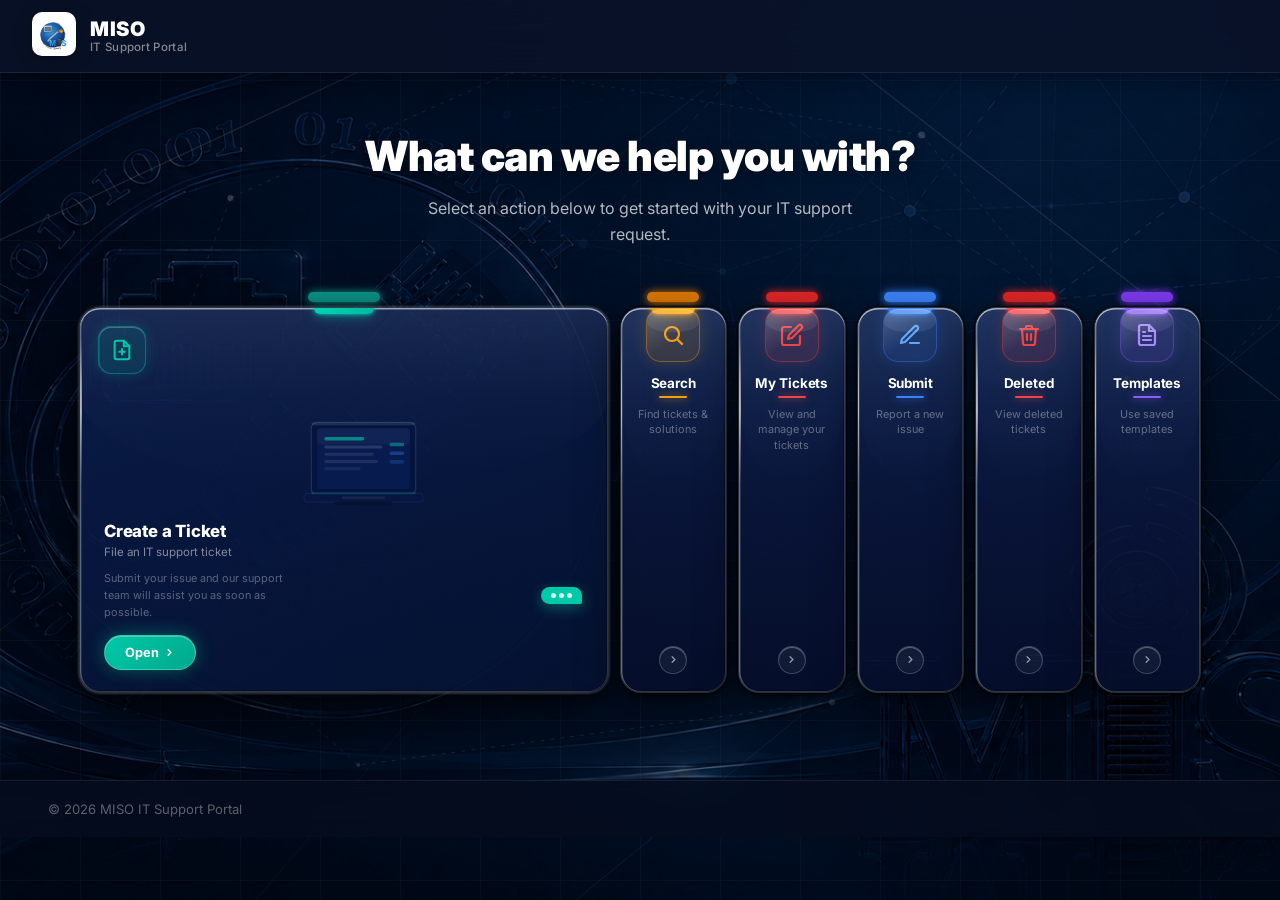
==== commit 7e6d3f08: "echeck daw ninyu" ====
--- a/index.html
+++ b/index.html
@@ -9,7 +9,7 @@
     <link rel="stylesheet" href="css/styleA.css">
 </head>
 <body>
-
+ 
     <!-- ── ANIMATED GEOMETRIC BACKGROUND ── -->
     <div class="bg-canvas" aria-hidden="true">
         <svg class="bg-svg" xmlns="http://www.w3.org/2000/svg" width="100%" height="100%">
@@ -19,24 +19,18 @@
                 </pattern>
             </defs>
             <rect width="100%" height="100%" fill="url(#grid)" />
-
-            <!-- Diagonal accent lines -->
             <line x1="-5%" y1="30%" x2="40%" y2="0%"   stroke="rgba(255,255,255,0.10)" stroke-width="1.2"/>
             <line x1="0%"  y1="70%" x2="55%" y2="10%"  stroke="rgba(255,255,255,0.07)" stroke-width="0.9"/>
             <line x1="60%" y1="0%"  x2="105%" y2="50%" stroke="rgba(255,255,255,0.10)" stroke-width="1.2"/>
             <line x1="45%" y1="100%" x2="105%" y2="30%" stroke="rgba(255,255,255,0.07)" stroke-width="0.9"/>
             <line x1="20%" y1="100%" x2="80%" y2="0%"  stroke="rgba(255,255,255,0.05)" stroke-width="0.7"/>
-
-            <!-- Node circles -->
-            <circle cx="18%"  cy="22%"  r="3" fill="rgba(255,255,255,0.18)"/>
-            <circle cx="40%"  cy="8%"   r="2" fill="rgba(255,255,255,0.14)"/>
+            <circle cx="18%"  cy="22%"  r="3"   fill="rgba(255,255,255,0.18)"/>
+            <circle cx="40%"  cy="8%"   r="2"   fill="rgba(255,255,255,0.14)"/>
             <circle cx="72%"  cy="15%"  r="3.5" fill="rgba(255,255,255,0.16)"/>
             <circle cx="88%"  cy="42%"  r="2.5" fill="rgba(255,255,255,0.13)"/>
-            <circle cx="65%"  cy="78%"  r="3" fill="rgba(255,255,255,0.15)"/>
-            <circle cx="28%"  cy="85%"  r="2" fill="rgba(255,255,255,0.12)"/>
+            <circle cx="65%"  cy="78%"  r="3"   fill="rgba(255,255,255,0.15)"/>
+            <circle cx="28%"  cy="85%"  r="2"   fill="rgba(255,255,255,0.12)"/>
             <circle cx="8%"   cy="60%"  r="2.5" fill="rgba(255,255,255,0.14)"/>
-
-            <!-- Connector lines between nodes -->
             <line x1="18%" y1="22%" x2="40%" y2="8%"   stroke="rgba(255,255,255,0.12)" stroke-width="0.8" stroke-dasharray="4 6"/>
             <line x1="40%" y1="8%"  x2="72%" y2="15%"  stroke="rgba(255,255,255,0.10)" stroke-width="0.8" stroke-dasharray="4 6"/>
             <line x1="72%" y1="15%" x2="88%" y2="42%"  stroke="rgba(255,255,255,0.12)" stroke-width="0.8" stroke-dasharray="4 6"/>
@@ -46,7 +40,7 @@
             <line x1="8%"  y1="60%" x2="18%" y2="22%"  stroke="rgba(255,255,255,0.12)" stroke-width="0.8" stroke-dasharray="4 6"/>
         </svg>
     </div>
-
+ 
     <!-- ── GLASSMORPHISM HEADER ── -->
     <header class="site-header glass-header">
         <div class="header-left">
@@ -58,151 +52,219 @@
                 <span class="brand-sub">IT Support Portal</span>
             </div>
         </div>
-
         <nav class="header-nav">
-            <a href="index.html" class="nav-btn nav-btn--active">
-                <svg viewBox="0 0 24 24" fill="none" stroke="currentColor" stroke-width="2.2" stroke-linecap="round" stroke-linejoin="round" aria-hidden="true"><path d="M3 9.5L12 3l9 6.5V20a1 1 0 0 1-1 1H4a1 1 0 0 1-1-1V9.5z"/><polyline points="9 21 9 12 15 12 15 21"/></svg>
-                Home
-            </a>
         </nav>
     </header>
-
+ 
     <!-- ── HERO TAGLINE ── -->
     <section class="hero-tagline" aria-label="Welcome">
         <h1 class="hero-title">What can we help you with?</h1>
         <p class="hero-sub">Select an action below to get started with your IT support request.</p>
     </section>
-
-    <!-- ── MAIN — EXPANDING FLEX CARDS ── -->
+ 
+    <!-- ── MAIN — GLASSY SILVER CARDS ── -->
     <main class="home-content" id="main-content">
         <div class="flex-cards" id="flexCards">
 
-            <!-- Card 1 — Create a Ticket (Teal) -->
-            <a href="send_ticket.html" class="fc-card fc-card--active" data-index="0" aria-label="Create a Ticket">
-                <div class="fc-icon fc-icon--teal">
-                    <svg viewBox="0 0 24 24" fill="none" stroke="currentColor" stroke-width="2.2" stroke-linecap="round" stroke-linejoin="round">
-                        <path d="M14 2H6a2 2 0 0 0-2 2v16a2 2 0 0 0 2 2h12a2 2 0 0 0 2-2V8z"/>
-                        <polyline points="14 2 14 8 20 8"/>
-                        <line x1="12" y1="11" x2="12" y2="17"/>
-                        <line x1="9"  y1="14" x2="15" y2="14"/>
+            <!-- ── Card 1: Create a Ticket (HERO — active by default) ── -->
+            <div class="fc-wrapper">
+                <div class="fc-tab fc-tab--teal"></div>
+                <a href="send_ticket.html" class="fc-card fc-card--active" data-index="0" aria-label="Create a Ticket">
+                <div class="fc-bar fc-bar--teal"></div>
+ 
+                <!-- teal icon top-left -->
+                <div class="fc-hero-icon" aria-hidden="true">
+                    <svg width="22" height="22" viewBox="0 0 24 24" fill="none" stroke="#00c9a7" stroke-width="2.2" stroke-linecap="round" stroke-linejoin="round"><path d="M14 2H6a2 2 0 0 0-2 2v16a2 2 0 0 0 2 2h12a2 2 0 0 0 2-2V8z"/><polyline points="14 2 14 8 20 8"/><line x1="12" y1="11" x2="12" y2="17"/><line x1="9" y1="14" x2="15" y2="14"/></svg>
+                </div>
+ 
+
+                <!-- laptop illustration -->
+                <div class="fc-laptop-wrap" aria-hidden="true">
+                    <svg width="145" height="115" viewBox="0 0 200 150">
+                        <rect x="28" y="10" width="144" height="100" rx="8" fill="rgba(5,20,60,0.90)" stroke="rgba(100,160,255,0.22)" stroke-width="1.5"/>
+                        <rect x="36" y="18" width="128" height="84" rx="5" fill="rgba(8,28,80,0.95)"/>
+                        <rect x="36" y="18" width="128" height="22" rx="5" fill="rgba(255,255,255,0.035)"/>
+                        <rect x="46" y="30" width="55" height="5" rx="2.5" fill="rgba(0,200,170,0.60)"/>
+                        <rect x="46" y="42" width="80" height="4" rx="2" fill="rgba(255,255,255,0.13)"/>
+                        <rect x="46" y="52" width="68" height="4" rx="2" fill="rgba(255,255,255,0.09)"/>
+                        <rect x="46" y="62" width="74" height="4" rx="2" fill="rgba(255,255,255,0.09)"/>
+                        <rect x="46" y="72" width="50" height="4" rx="2" fill="rgba(255,255,255,0.07)"/>
+                        <rect x="136" y="38" width="20" height="5" rx="2" fill="rgba(0,200,170,0.45)"/>
+                        <rect x="136" y="50" width="20" height="5" rx="2" fill="rgba(60,130,255,0.32)"/>
+                        <rect x="136" y="62" width="20" height="5" rx="2" fill="rgba(60,130,255,0.22)"/>
+                        <rect x="18" y="108" width="164" height="12" rx="4" fill="rgba(8,22,65,0.95)" stroke="rgba(80,130,255,0.18)" stroke-width="1"/>
+                        <rect x="70" y="112" width="60" height="4" rx="2" fill="rgba(255,255,255,0.06)"/>
+                        <rect x="60" y="119" width="80" height="5" rx="2" fill="rgba(6,18,50,0.95)"/>
+                        <rect x="28" y="106" width="144" height="3" rx="1" fill="rgba(0,200,170,0.18)"/>
+                        <rect x="28" y="10" width="144" height="4" rx="4" fill="rgba(255,255,255,0.10)"/>
                     </svg>
                 </div>
+ 
+                <!-- chat bubble -->
+                <div class="fc-chat-bubble" aria-hidden="true">
+                    <div class="fc-chat-dot"></div>
+                    <div class="fc-chat-dot"></div>
+                    <div class="fc-chat-dot"></div>
+                </div>
+ 
+                <!-- text content -->
                 <div class="fc-body">
                     <p class="fc-label">Create a Ticket</p>
                     <p class="fc-sub">File an IT support ticket</p>
-                    <span class="fc-cta">Open &rsaquo;</span>
-                </div>
-                <div class="fc-bar fc-bar--teal"></div>
-            </a>
-
-            <!-- Card 2 — Search a Ticket (Amber) -->
-            <a href="search.php" class="fc-card" data-index="1" aria-label="Search a Ticket">
-                <div class="fc-icon fc-icon--amber">
-                    <svg viewBox="0 0 24 24" fill="none" stroke="currentColor" stroke-width="2.2" stroke-linecap="round" stroke-linejoin="round">
-                        <circle cx="11" cy="11" r="7"/>
-                        <line x1="21" y1="21" x2="16.65" y2="16.65"/>
-                    </svg>
-                </div>
+                    <p class="fc-desc">Submit your issue and our support team will assist you as soon as possible.</p>
+                    <span class="fc-cta">
+                        Open
+                        <svg width="11" height="11" viewBox="0 0 24 24" fill="none" stroke="currentColor" stroke-width="2.8" stroke-linecap="round" aria-hidden="true"><polyline points="9 18 15 12 9 6"/></svg>
+                    </span>
+                </div>
+            </a>
+ 
+            </a></div><!-- /.fc-wrapper card1 -->
+
+            <!-- ── Card 2: Search (Amber) ── -->
+            <div class="fc-wrapper">
+                <div class="fc-tab fc-tab--amber"></div>
+                <a href="search.php" class="fc-card" data-index="1" aria-label="Search a Ticket">
+                <div class="fc-bar fc-bar--amber"></div>
+                <div class="fc-icon fc-icon--amber" aria-hidden="true">
+                    <svg viewBox="0 0 24 24" fill="none" stroke="currentColor" stroke-width="2.2" stroke-linecap="round" stroke-linejoin="round"><circle cx="11" cy="11" r="7"/><line x1="21" y1="21" x2="16.65" y2="16.65"/></svg>
+                </div>
+                <p class="fc-nav-label">Search</p>
+                <div class="fc-nav-underline fc-ul--amber"></div>
+                <p class="fc-nav-desc">Find tickets &amp; solutions</p>
+                <div class="fc-nav-arrow">
+                    <svg width="11" height="11" viewBox="0 0 24 24" fill="none" stroke="rgba(255,255,255,0.55)" stroke-width="2.8" stroke-linecap="round" aria-hidden="true"><polyline points="9 18 15 12 9 6"/></svg>
+                </div>
+                <!-- expanded body (shown when active) -->
                 <div class="fc-body">
                     <p class="fc-label">Search a Ticket</p>
                     <p class="fc-sub">Look up your ticket by ID</p>
-                    <span class="fc-cta">Open &rsaquo;</span>
-                </div>
-                <div class="fc-bar fc-bar--amber"></div>
-            </a>
-
-            <!-- Card 3 — Update a Ticket (Crimson) -->
-            <a href="update.php" class="fc-card" data-index="2" aria-label="Update a Ticket">
-                <div class="fc-icon fc-icon--crimson">
-                    <svg viewBox="0 0 24 24" fill="none" stroke="currentColor" stroke-width="2.2" stroke-linecap="round" stroke-linejoin="round">
-                        <path d="M11 4H4a2 2 0 0 0-2 2v14a2 2 0 0 0 2 2h14a2 2 0 0 0 2-2v-7"/>
-                        <path d="M18.5 2.5a2.121 2.121 0 0 1 3 3L12 15l-4 1 1-4 9.5-9.5z"/>
-                    </svg>
-                </div>
-                <div class="fc-body">
-                    <p class="fc-label">Update a Ticket</p>
-                    <p class="fc-sub">Edit your ticket details</p>
-                    <span class="fc-cta">Open &rsaquo;</span>
-                </div>
+                    <p class="fc-desc">Find existing tickets and browse solutions in our knowledge base.</p>
+                    <span class="fc-cta">Open <svg width="11" height="11" viewBox="0 0 24 24" fill="none" stroke="currentColor" stroke-width="2.8" stroke-linecap="round" aria-hidden="true"><polyline points="9 18 15 12 9 6"/></svg></span>
+                </div>
+            </a>
+ 
+            </a></div><!-- /.fc-wrapper card2 -->
+
+            <!-- ── Card 3: My Tickets / Update (Crimson) ── -->
+            <div class="fc-wrapper">
+                <div class="fc-tab fc-tab--crimson"></div>
+                <a href="update.php" class="fc-card" data-index="2" aria-label="Update a Ticket">
                 <div class="fc-bar fc-bar--crimson"></div>
-            </a>
-
-            <!-- Card 4 — DIY Corner (Navy) -->
-            <a href="diy_corner.html" class="fc-card" data-index="3" aria-label="DIY Corner">
-                <div class="fc-icon fc-icon--navy">
-                    <svg viewBox="0 0 24 24" fill="none" stroke="currentColor" stroke-width="2.2" stroke-linecap="round" stroke-linejoin="round">
-                        <path d="M12 20h9"/>
-                        <path d="M16.5 3.5a2.121 2.121 0 0 1 3 3L7 19l-4 1 1-4L16.5 3.5z"/>
-                    </svg>
+                <div class="fc-icon fc-icon--crimson" aria-hidden="true">
+                    <svg viewBox="0 0 24 24" fill="none" stroke="currentColor" stroke-width="2.2" stroke-linecap="round" stroke-linejoin="round"><path d="M11 4H4a2 2 0 0 0-2 2v14a2 2 0 0 0 2 2h14a2 2 0 0 0 2-2v-7"/><path d="M18.5 2.5a2.121 2.121 0 0 1 3 3L12 15l-4 1 1-4 9.5-9.5z"/></svg>
+                </div>
+                <p class="fc-nav-label">My Tickets</p>
+                <div class="fc-nav-underline fc-ul--crimson"></div>
+                <p class="fc-nav-desc">View and manage your tickets</p>
+                <div class="fc-nav-arrow">
+                    <svg width="11" height="11" viewBox="0 0 24 24" fill="none" stroke="rgba(255,255,255,0.55)" stroke-width="2.8" stroke-linecap="round" aria-hidden="true"><polyline points="9 18 15 12 9 6"/></svg>
+                </div>
+                <div class="fc-body">
+                    <p class="fc-label">My Tickets</p>
+                    <p class="fc-sub">View and manage your tickets</p>
+                    <p class="fc-desc">Edit details, update status, or add comments to your existing tickets.</p>
+                    <span class="fc-cta">Open <svg width="11" height="11" viewBox="0 0 24 24" fill="none" stroke="currentColor" stroke-width="2.8" stroke-linecap="round" aria-hidden="true"><polyline points="9 18 15 12 9 6"/></svg></span>
+                </div>
+            </a>
+ 
+            </a></div><!-- /.fc-wrapper card3 -->
+
+            <!-- ── Card 4: DIY Corner / Submit (Navy) ── -->
+            <div class="fc-wrapper">
+                <div class="fc-tab fc-tab--navy"></div>
+                <a href="diy_corner.html" class="fc-card" data-index="3" aria-label="DIY Corner">
+                <div class="fc-bar fc-bar--navy"></div>
+                <div class="fc-icon fc-icon--navy" aria-hidden="true">
+                    <svg viewBox="0 0 24 24" fill="none" stroke="currentColor" stroke-width="2.2" stroke-linecap="round" stroke-linejoin="round"><path d="M12 20h9"/><path d="M16.5 3.5a2.121 2.121 0 0 1 3 3L7 19l-4 1 1-4L16.5 3.5z"/></svg>
+                </div>
+                <p class="fc-nav-label">Submit</p>
+                <div class="fc-nav-underline fc-ul--navy"></div>
+                <p class="fc-nav-desc">Report a new issue</p>
+                <div class="fc-nav-arrow">
+                    <svg width="11" height="11" viewBox="0 0 24 24" fill="none" stroke="rgba(255,255,255,0.55)" stroke-width="2.8" stroke-linecap="round" aria-hidden="true"><polyline points="9 18 15 12 9 6"/></svg>
                 </div>
                 <div class="fc-body">
                     <p class="fc-label">DIY Corner</p>
                     <p class="fc-sub">Add a self-troubleshooting guide</p>
-                    <span class="fc-cta">Open &rsaquo;</span>
-                </div>
-                <div class="fc-bar fc-bar--navy"></div>
-            </a>
-
-            <!-- Card 5 — Delete a Ticket (Emerald) -->
-            <a href="delete.php" class="fc-card" data-index="4" aria-label="Delete a Ticket">
-                <div class="fc-icon fc-icon--emerald">
-                    <svg viewBox="0 0 24 24" fill="none" stroke="currentColor" stroke-width="2.2" stroke-linecap="round" stroke-linejoin="round">
-                        <polyline points="3 6 5 6 21 6"/>
-                        <path d="M19 6l-1 14a2 2 0 0 1-2 2H8a2 2 0 0 1-2-2L5 6"/>
-                        <path d="M10 11v6"/><path d="M14 11v6"/>
-                        <path d="M9 6V4a1 1 0 0 1 1-1h4a1 1 0 0 1 1 1v2"/>
-                    </svg>
+                    <p class="fc-desc">Submit and share your own solutions to help others resolve common issues.</p>
+                    <span class="fc-cta">Open <svg width="11" height="11" viewBox="0 0 24 24" fill="none" stroke="currentColor" stroke-width="2.8" stroke-linecap="round" aria-hidden="true"><polyline points="9 18 15 12 9 6"/></svg></span>
+                </div>
+            </a>
+ 
+            </a></div><!-- /.fc-wrapper card4 -->
+
+            <!-- Card 5 — Deleted (Crimson/Red) -->
+            <div class="fc-wrapper">
+                <div class="fc-tab fc-tab--crimson"></div>
+                <a href="delete.php" class="fc-card" data-index="4" aria-label="Delete a Ticket">
+                <div class="fc-bar fc-bar--crimson"></div>
+                <div class="fc-icon fc-icon--crimson" aria-hidden="true">
+                    <svg viewBox="0 0 24 24" fill="none" stroke="currentColor" stroke-width="2.2" stroke-linecap="round" stroke-linejoin="round"><polyline points="3 6 5 6 21 6"/><path d="M19 6l-1 14a2 2 0 0 1-2 2H8a2 2 0 0 1-2-2L5 6"/><path d="M10 11v6"/><path d="M14 11v6"/><path d="M9 6V4a1 1 0 0 1 1-1h4a1 1 0 0 1 1 1v2"/></svg>
+                </div>
+                <p class="fc-nav-label">Deleted</p>
+                <div class="fc-nav-underline fc-ul--crimson"></div>
+                <p class="fc-nav-desc">View deleted tickets</p>
+                <div class="fc-nav-arrow">
+                    <svg width="11" height="11" viewBox="0 0 24 24" fill="none" stroke="rgba(255,255,255,0.55)" stroke-width="2.8" stroke-linecap="round" aria-hidden="true"><polyline points="9 18 15 12 9 6"/></svg>
                 </div>
                 <div class="fc-body">
                     <p class="fc-label">Delete a Ticket</p>
                     <p class="fc-sub">Remove a ticket from the system</p>
-                    <span class="fc-cta">Open &rsaquo;</span>
-                </div>
-                <div class="fc-bar fc-bar--emerald"></div>
-            </a>
-
-            <!-- Card 6 — Troubleshooting Guides (Violet) -->
-            <a href="viewguide.php" class="fc-card" data-index="5" aria-label="Troubleshooting Guides">
-                <div class="fc-icon fc-icon--violet">
-                    <svg viewBox="0 0 24 24" fill="none" stroke="currentColor" stroke-width="2.2" stroke-linecap="round" stroke-linejoin="round">
-                        <path d="M14 2H6a2 2 0 0 0-2 2v16a2 2 0 0 0 2 2h12a2 2 0 0 0 2-2V8z"/>
-                        <polyline points="14 2 14 8 20 8"/>
-                        <line x1="8" y1="13" x2="16" y2="13"/>
-                        <line x1="8" y1="17" x2="16" y2="17"/>
-                        <line x1="8" y1="9"  x2="10" y2="9"/>
-                    </svg>
+                    <p class="fc-desc">Permanently remove tickets that are no longer needed from the system.</p>
+                    <span class="fc-cta">Open <svg width="11" height="11" viewBox="0 0 24 24" fill="none" stroke="currentColor" stroke-width="2.8" stroke-linecap="round" aria-hidden="true"><polyline points="9 18 15 12 9 6"/></svg></span>
+                </div>
+            </a>
+ 
+            </a></div><!-- /.fc-wrapper card5 -->
+
+            <!-- ── Card 6: Troubleshooting Guides (Violet) ── -->
+            <div class="fc-wrapper">
+                <div class="fc-tab fc-tab--violet"></div>
+                <a href="viewguide.php" class="fc-card" data-index="5" aria-label="Troubleshooting Guides">
+                <div class="fc-bar fc-bar--violet"></div>
+                <div class="fc-icon fc-icon--violet" aria-hidden="true">
+                    <svg viewBox="0 0 24 24" fill="none" stroke="currentColor" stroke-width="2.2" stroke-linecap="round" stroke-linejoin="round"><path d="M14 2H6a2 2 0 0 0-2 2v16a2 2 0 0 0 2 2h12a2 2 0 0 0 2-2V8z"/><polyline points="14 2 14 8 20 8"/><line x1="8" y1="13" x2="16" y2="13"/><line x1="8" y1="17" x2="16" y2="17"/><line x1="8" y1="9"  x2="10" y2="9"/></svg>
+                </div>
+                <p class="fc-nav-label">Templates</p>
+                <div class="fc-nav-underline fc-ul--violet"></div>
+                <p class="fc-nav-desc">Use saved templates</p>
+                <div class="fc-nav-arrow">
+                    <svg width="11" height="11" viewBox="0 0 24 24" fill="none" stroke="rgba(255,255,255,0.55)" stroke-width="2.8" stroke-linecap="round" aria-hidden="true"><polyline points="9 18 15 12 9 6"/></svg>
                 </div>
                 <div class="fc-body">
                     <p class="fc-label">Troubleshooting Guides</p>
                     <p class="fc-sub">Browse the guide repository</p>
-                    <span class="fc-cta">Open &rsaquo;</span>
-                </div>
-                <div class="fc-bar fc-bar--violet"></div>
-            </a>
+                    <p class="fc-desc">Access step-by-step guides and templates to resolve common IT issues.</p>
+                    <span class="fc-cta">Open <svg width="11" height="11" viewBox="0 0 24 24" fill="none" stroke="currentColor" stroke-width="2.8" stroke-linecap="round" aria-hidden="true"><polyline points="9 18 15 12 9 6"/></svg></span>
+                </div>
+            </a></div><!-- /.fc-wrapper card6 -->
 
         </div>
     </main>
-
+ 
     <!-- ── FOOTER ── -->
     <footer class="site-footer">
         <div class="footer-inner">
             <span class="footer-copy">© 2026 MISO IT Support Portal</span>
         </div>
     </footer>
-
+ 
     <script>
-    (function() {
+    (function () {
         var cards = document.querySelectorAll('.fc-card');
-        cards.forEach(function(card) {
-            card.addEventListener('click', function(e) {
+
+        cards.forEach(function (card) {
+            card.addEventListener('click', function (e) {
                 if (this.classList.contains('fc-card--active')) return;
                 e.preventDefault();
-                cards.forEach(function(c) { c.classList.remove('fc-card--active'); });
+                cards.forEach(function (c) { c.classList.remove('fc-card--active'); });
                 this.classList.add('fc-card--active');
             });
         });
     })();
     </script>
-
+ 
 </body>
 </html>
+ 
--- a/css/styleA.css
+++ b/css/styleA.css
@@ -1,61 +1,29 @@
-/* ============================================================
-   MISO HELPPAGE — Deep Sky Blue / Ocean Blue Premium Theme
-   ============================================================ */
-
 @import url('https://fonts.googleapis.com/css2?family=Inter:wght@400;500;600;700;800;900&display=swap');
-
+ 
 *, *::before, *::after { box-sizing: border-box; margin: 0; padding: 0; }
-
+ 
 :root {
     --font: 'Inter', 'Segoe UI', Arial, sans-serif;
-
-    /* ── Vibrant blue gradient palette ── */
-    --bg-top:    #0ea5e9;
-    --bg-mid:    #0284c7;
-    --bg-bot:    #0369a1;
-
-    /* ── Surfaces ── */
+ 
     --surface:   #ffffff;
     --surface-2: #f0f9ff;
-    --border:    rgba(255,255,255,0.18);
-    --border-card: rgba(226,240,255,0.9);
-
-    /* ── Text ── */
     --text:      #0f172a;
     --text-2:    #334155;
     --muted:     #64748b;
-
-    /* ── Glass header ── */
-    --glass-bg:  rgba(255,255,255,0.18);
-    --glass-bd:  rgba(255,255,255,0.30);
-
-    /* ── Footer ── */
-    --footer-bg: rgba(2,100,160,0.55);
-    --footer-bd: rgba(255,255,255,0.15);
-
-    /* ── Icon accent colours ── */
+ 
     --c-teal:    #0d9488;
     --c-amber:   #d97706;
     --c-crimson: #dc2626;
     --c-navy:    #1d4ed8;
     --c-emerald: #059669;
     --c-violet:  #7c3aed;
-
-    /* ── Icon bg tints ── */
-    --t-teal:    rgba(13,148,136,0.12);
-    --t-amber:   rgba(217,119,6,0.12);
-    --t-crimson: rgba(220,38,38,0.12);
-    --t-navy:    rgba(29,78,216,0.12);
-    --t-emerald: rgba(5,150,105,0.12);
-    --t-violet:  rgba(124,58,237,0.12);
-
+ 
     --r:  20px;
     --rs: 12px;
     --sh-card: 0 8px 32px rgba(2,60,120,0.18), 0 2px 8px rgba(2,60,120,0.10);
-    --sh-card-hover: 0 20px 56px rgba(2,60,120,0.28), 0 4px 16px rgba(2,60,120,0.14);
     --tr: 230ms cubic-bezier(0.4,0,0.2,1);
 }
-
+ 
 /* ============================================================
    BASE
    ============================================================ */
@@ -64,17 +32,13 @@
     font-family: var(--font);
     color: var(--text);
 }
-
+ 
 body {
     background:
-        radial-gradient(ellipse at 20% 50%, rgba(14,165,233,0.08) 0%, transparent 60%),
-        radial-gradient(ellipse at 80% 20%, rgba(124,58,237,0.06) 0%, transparent 50%),
-        linear-gradient(160deg, #060d1f 0%, #0a1628 50%, #060d1f 100%);
-    background-attachment: fixed;
+        url('../Images/bgc.png') center center / cover no-repeat fixed;
     position: relative;
 }
-
-/* ── Full-page geometric SVG overlay ── */
+ 
 .bg-canvas {
     position: fixed;
     inset: 0;
@@ -84,30 +48,17 @@
     z-index: 0;
     overflow: hidden;
 }
-
 .bg-svg { width: 100%; height: 100%; }
-
-/* Everything above the bg */
+ 
 .site-header,
 .hero-tagline,
 .home-content,
 .site-footer { position: relative; z-index: 1; }
-
+ 
 a { color: inherit; text-decoration: none; }
-
-/* Screen-reader only */
-.sr-only {
-    position: absolute;
-    width: 1px; height: 1px;
-    padding: 0; margin: -1px;
-    overflow: hidden;
-    clip: rect(0,0,0,0);
-    white-space: nowrap;
-    border: 0;
-}
-
-/* ============================================================
-   GLASSMORPHISM HEADER
+ 
+/* ============================================================
+   HEADER
    ============================================================ */
 .glass-header {
     position: sticky;
@@ -115,26 +66,24 @@
     z-index: 100;
     width: 100%;
     padding: 12px 32px;
-    height: auto;
     display: flex;
     align-items: center;
     justify-content: space-between;
     gap: 24px;
-    background: rgba(10, 18, 40, 0.85);
+    background: rgba(10,18,40,0.85);
     backdrop-filter: blur(20px);
     -webkit-backdrop-filter: blur(20px);
     border-bottom: 1px solid rgba(255,255,255,0.08);
     box-shadow: 0 4px 24px rgba(0,0,0,0.40);
 }
-
-/* Left: logo + brand */
+ 
 .header-left {
     display: flex;
     align-items: center;
     gap: 14px;
     flex-shrink: 0;
 }
-
+ 
 .logo img {
     width: 44px;
     height: 44px;
@@ -144,35 +93,25 @@
     padding: 4px;
     filter: drop-shadow(0 2px 8px rgba(0,0,0,0.30));
 }
-
-.brand-text {
-    display: flex;
-    flex-direction: column;
-    line-height: 1.2;
-}
-
+ 
+.brand-text { display: flex; flex-direction: column; line-height: 1.2; }
+ 
 .brand-name {
     font-size: 1.25rem;
     font-weight: 900;
     color: #ffffff;
     letter-spacing: 0.5px;
-    text-shadow: 0 1px 4px rgba(0,0,0,0.20);
-}
-
+}
+ 
 .brand-sub {
     font-size: 0.72rem;
     font-weight: 500;
     color: rgba(255,255,255,0.50);
     letter-spacing: 0.3px;
 }
-
-/* Nav buttons */
-.header-nav {
-    display: flex;
-    align-items: center;
-    gap: 8px;
-}
-
+ 
+.header-nav { display: flex; align-items: center; gap: 8px; }
+ 
 .nav-btn {
     display: inline-flex;
     align-items: center;
@@ -189,22 +128,19 @@
     transition: background var(--tr), border-color var(--tr), color var(--tr), transform var(--tr);
     text-decoration: none;
 }
-
 .nav-btn svg { width: 16px; height: 16px; flex-shrink: 0; }
-
 .nav-btn:hover {
     background: rgba(255,255,255,0.28);
     border-color: rgba(255,255,255,0.50);
     color: #ffffff;
     transform: translateY(-1px);
 }
-
 .nav-btn--active {
     background: rgba(255,255,255,0.28);
     border-color: rgba(255,255,255,0.50);
     color: #ffffff;
 }
-
+ 
 /* ============================================================
    HERO TAGLINE
    ============================================================ */
@@ -212,7 +148,7 @@
     text-align: center;
     padding: 60px 48px 44px;
 }
-
+ 
 .hero-title {
     font-size: 2.6rem;
     font-weight: 900;
@@ -222,7 +158,7 @@
     text-shadow: 0 2px 12px rgba(0,0,0,0.40);
     margin-bottom: 14px;
 }
-
+ 
 .hero-sub {
     font-size: 1rem;
     font-weight: 400;
@@ -231,143 +167,475 @@
     margin: 0 auto;
     line-height: 1.65;
 }
-
-/* ============================================================
-   HOME — EXPANDING FLEX CARDS
+ 
+/* ============================================================
+   HOME — GLASSY SILVER FLEX CARDS
    ============================================================ */
 .home-content {
     max-width: 1200px;
     margin: 0 auto;
     padding: 0 40px 72px;
 }
-
+ 
 .flex-cards {
     display: flex;
-    gap: 14px;
-    height: 380px;
-    align-items: stretch;
-}
-
-/* ── Every card ── */
+    gap: 13px;
+    height: 400px;   /* extra room for the tab above */
+    align-items: flex-end;
+}
+
+/* ── WRAPPER: holds tab pill + card ── */
+.fc-wrapper {
+    flex: 1;
+    display: flex;
+    flex-direction: column;
+    align-items: center;
+    height: 100%;
+    transition: flex 0.55s cubic-bezier(0.4,0,0.2,1);
+}
+.fc-wrapper:has(.fc-card--active) { flex: 5; }
+
+/* Floating pill tab */
+.fc-tab {
+    width: 52px;
+    height: 10px;
+    border-radius: 99px;
+    margin-bottom: 6px;
+    flex-shrink: 0;
+    transition: width 0.4s ease;
+}
+.fc-wrapper:has(.fc-card--active) .fc-tab { width: 72px; }
+
+.fc-tab--teal    { background: #0d9488; box-shadow: 0 0 10px rgba(13,148,136,0.80), 0 2px 8px rgba(13,148,136,0.50); }
+.fc-tab--amber   { background: #d97706; box-shadow: 0 0 10px rgba(217,119,6,0.80),  0 2px 8px rgba(217,119,6,0.50); }
+.fc-tab--crimson { background: #dc2626; box-shadow: 0 0 10px rgba(220,38,38,0.80),  0 2px 8px rgba(220,38,38,0.50); }
+.fc-tab--navy    { background: #3b82f6; box-shadow: 0 0 10px rgba(59,130,246,0.80), 0 2px 8px rgba(59,130,246,0.50); }
+.fc-tab--emerald { background: #059669; box-shadow: 0 0 10px rgba(5,150,105,0.80),  0 2px 8px rgba(5,150,105,0.50); }
+.fc-tab--violet  { background: #7c3aed; box-shadow: 0 0 10px rgba(124,58,237,0.80), 0 2px 8px rgba(124,58,237,0.50); }
+
+/* ── BASE CARD (nav cards) ── */
 .fc-card {
     position: relative;
     flex: 1;
+    width: 100%;
     border-radius: 20px;
-    background: #ffffff;
-    border: 1.5px solid rgba(226,240,255,0.9);
-    box-shadow: 0 8px 32px rgba(2,60,120,0.18), 0 2px 8px rgba(2,60,120,0.10);
     overflow: hidden;
     display: flex;
     flex-direction: column;
     align-items: center;
-    justify-content: center;
+    justify-content: flex-start;
+    padding: 0 10px 18px;
     text-decoration: none;
     cursor: pointer;
-    padding: 20px 10px;
-    transition: flex 0.55s cubic-bezier(0.4,0,0.2,1),
-                box-shadow 0.3s ease,
-                background 0.3s ease,
-                border-color 0.3s ease;
-}
-
-/* Active / expanded card */
+
+    /* dark glass fill */
+    background: linear-gradient(175deg,
+        rgba(22, 45, 100, 0.72) 0%,
+        rgba(10, 22, 60, 0.85)  50%,
+        rgba(5,  14, 42, 0.94) 100%);
+
+    /* silver chrome border system */
+    outline: 1.5px solid rgba(150, 168, 200, 0.30);
+    outline-offset: -1px;
+    box-shadow:
+        inset 0  1.5px 0 rgba(255,255,255,0.60),
+        inset 0 -1.5px 0 rgba(0,0,0,0.55),
+        inset  1.5px 0 0 rgba(255,255,255,0.28),
+        inset -1.5px 0 0 rgba(0,0,0,0.32),
+        0 0 0 1px   rgba(180,195,220,0.22),
+        0 0 0 2.5px rgba(0,0,0,0.50),
+        0 14px 40px rgba(0,0,0,0.60),
+        0  3px 10px rgba(0,0,0,0.45);
+
+    transition:
+        flex         0.55s cubic-bezier(0.4,0,0.2,1),
+        transform    0.22s ease,
+        box-shadow   0.22s ease;
+}
+ 
+/* glass shine: curved top-half reflection */
+.fc-card::before {
+    content: '';
+    position: absolute;
+    top: 0; left: 0; right: 0; height: 46%;
+    background: linear-gradient(180deg,
+        rgba(255,255,255,0.07) 0%,
+        rgba(255,255,255,0.02) 50%,
+        transparent 100%);
+    border-radius: 19px 19px 55% 55%;
+    pointer-events: none;
+    z-index: 0;
+}
+ 
+/* left-edge silver glint streak */
+.fc-card::after {
+    content: '';
+    position: absolute;
+    top: 8%; left: 0; width: 1.5px; height: 38%;
+    background: linear-gradient(180deg,
+        transparent 0%,
+        rgba(255,255,255,0.45) 30%,
+        rgba(255,255,255,0.55) 50%,
+        rgba(255,255,255,0.30) 70%,
+        transparent 100%);
+    pointer-events: none;
+    z-index: 1;
+}
+ 
+/* hover on collapsed cards */
+.fc-card:not(.fc-card--active):hover {
+    flex: 1.5;
+    transform: translateY(-3px);
+    border-color: rgba(200,220,255,0.55);
+    box-shadow:
+        /* bright silver top rim */
+        inset 0  2px 0 rgba(255,255,255,0.85),
+        /* dark bottom rim */
+        inset 0 -2px 0 rgba(0,0,0,0.55),
+        /* left silver glint */
+        inset  2px 0 0 rgba(255,255,255,0.45),
+        /* right dark edge */
+        inset -2px 0 0 rgba(0,0,0,0.32),
+        /* outer silver ring */
+        0 0 0 1px   rgba(200,220,255,0.45),
+        /* outer dark ring */
+        0 0 0 3px   rgba(0,0,0,0.45),
+        /* silver ambient glow */
+        0 0 28px    rgba(180,210,255,0.18),
+        /* depth shadow */
+        0 24px 56px rgba(0,0,0,0.70);
+}
+
+/* Glow colour per card accent — overrides the generic hover glow */
+.fc-wrapper:nth-child(1) .fc-card:not(.fc-card--active):hover {
+    border-color: rgba(13,148,136,0.70);
+    box-shadow:
+        inset 0  2px 0 rgba(255,255,255,0.80),
+        inset 0 -2px 0 rgba(0,0,0,0.50),
+        inset  2px 0 0 rgba(255,255,255,0.40),
+        inset -2px 0 0 rgba(0,0,0,0.28),
+        0 0 0 1px   rgba(13,148,136,0.60),
+        0 0 0 3px   rgba(0,0,0,0.40),
+        0 0 18px    rgba(13,148,136,0.55),
+        0 0 40px    rgba(13,148,136,0.25),
+        0 24px 56px rgba(0,0,0,0.65);
+}
+.fc-wrapper:nth-child(2) .fc-card:not(.fc-card--active):hover {
+    border-color: rgba(217,119,6,0.70);
+    box-shadow:
+        inset 0  2px 0 rgba(255,255,255,0.80),
+        inset 0 -2px 0 rgba(0,0,0,0.50),
+        inset  2px 0 0 rgba(255,255,255,0.40),
+        inset -2px 0 0 rgba(0,0,0,0.28),
+        0 0 0 1px   rgba(217,119,6,0.60),
+        0 0 0 3px   rgba(0,0,0,0.40),
+        0 0 18px    rgba(217,119,6,0.55),
+        0 0 40px    rgba(217,119,6,0.25),
+        0 24px 56px rgba(0,0,0,0.65);
+}
+.fc-wrapper:nth-child(3) .fc-card:not(.fc-card--active):hover {
+    border-color: rgba(220,38,38,0.70);
+    box-shadow:
+        inset 0  2px 0 rgba(255,255,255,0.80),
+        inset 0 -2px 0 rgba(0,0,0,0.50),
+        inset  2px 0 0 rgba(255,255,255,0.40),
+        inset -2px 0 0 rgba(0,0,0,0.28),
+        0 0 0 1px   rgba(220,38,38,0.60),
+        0 0 0 3px   rgba(0,0,0,0.40),
+        0 0 18px    rgba(220,38,38,0.55),
+        0 0 40px    rgba(220,38,38,0.25),
+        0 24px 56px rgba(0,0,0,0.65);
+}
+.fc-wrapper:nth-child(4) .fc-card:not(.fc-card--active):hover {
+    border-color: rgba(59,130,246,0.70);
+    box-shadow:
+        inset 0  2px 0 rgba(255,255,255,0.80),
+        inset 0 -2px 0 rgba(0,0,0,0.50),
+        inset  2px 0 0 rgba(255,255,255,0.40),
+        inset -2px 0 0 rgba(0,0,0,0.28),
+        0 0 0 1px   rgba(59,130,246,0.60),
+        0 0 0 3px   rgba(0,0,0,0.40),
+        0 0 18px    rgba(59,130,246,0.55),
+        0 0 40px    rgba(59,130,246,0.25),
+        0 24px 56px rgba(0,0,0,0.65);
+}
+.fc-wrapper:nth-child(5) .fc-card:not(.fc-card--active):hover {
+    border-color: rgba(220,38,38,0.70);
+    box-shadow:
+        inset 0  2px 0 rgba(255,255,255,0.80),
+        inset 0 -2px 0 rgba(0,0,0,0.50),
+        inset  2px 0 0 rgba(255,255,255,0.40),
+        inset -2px 0 0 rgba(0,0,0,0.28),
+        0 0 0 1px   rgba(220,38,38,0.60),
+        0 0 0 3px   rgba(0,0,0,0.40),
+        0 0 18px    rgba(220,38,38,0.55),
+        0 0 40px    rgba(220,38,38,0.25),
+        0 24px 56px rgba(0,0,0,0.65);
+}
+.fc-wrapper:nth-child(6) .fc-card:not(.fc-card--active):hover {
+    border-color: rgba(124,58,237,0.70);
+    box-shadow:
+        inset 0  2px 0 rgba(255,255,255,0.80),
+        inset 0 -2px 0 rgba(0,0,0,0.50),
+        inset  2px 0 0 rgba(255,255,255,0.40),
+        inset -2px 0 0 rgba(0,0,0,0.28),
+        0 0 0 1px   rgba(124,58,237,0.60),
+        0 0 0 3px   rgba(0,0,0,0.40),
+        0 0 18px    rgba(124,58,237,0.55),
+        0 0 40px    rgba(124,58,237,0.25),
+        0 24px 56px rgba(0,0,0,0.65);
+}
+ 
+/* ── ACTIVE / HERO CARD ── */
 .fc-card--active {
-    flex: 5;
+    flex: 4.2;
     align-items: flex-start;
-    justify-content: flex-start;
-    padding: 28px 28px 24px;
-    background: #ffffff;
-    border-color: rgba(13,148,136,0.30);
-    box-shadow: 0 20px 56px rgba(2,60,120,0.28), 0 4px 16px rgba(2,60,120,0.14);
-}
-
-/* ── Top colour pill ── */
+    justify-content: flex-end;
+    padding: 22px 24px 22px;
+ 
+    background: linear-gradient(160deg,
+        rgba(10, 30, 80, 0.85) 0%,
+        rgba(5,  18, 50, 0.92) 100%);
+ 
+    box-shadow:
+        inset 0  1.5px 0 rgba(255,255,255,0.55),
+        inset 0 -1.5px 0 rgba(0,0,0,0.50),
+        inset  1.5px 0 0 rgba(255,255,255,0.22),
+        inset -1.5px 0 0 rgba(0,0,0,0.28),
+        0 0 0 1.5px rgba(180,190,210,0.18),
+        0 0 0 3px   rgba(255,255,255,0.06),
+        0 20px 56px rgba(0,0,0,0.65),
+        0  4px 16px rgba(0,0,0,0.50);
+}
+ 
+/* ── TOP COLOUR PILL ── */
 .fc-bar {
     position: absolute;
     top: 0; left: 50%;
     transform: translateX(-50%);
-    width: 44px; height: 5px;
-    border-radius: 0 0 8px 8px;
+    width: 44px; height: 6px;
+    border-radius: 0 0 10px 10px;
+    z-index: 2;
     transition: width 0.55s cubic-bezier(0.4,0,0.2,1);
 }
-.fc-card--active .fc-bar { width: 70px; }
-.fc-bar--teal    { background: #0d9488; }
-.fc-bar--amber   { background: #d97706; }
-.fc-bar--crimson { background: #dc2626; }
-.fc-bar--navy    { background: #1d4ed8; }
-.fc-bar--emerald { background: #059669; }
-.fc-bar--violet  { background: #7c3aed; }
-
-/* ── Icon bubble ── */
+.fc-card--active .fc-bar { width: 60px; }
+ 
+.fc-bar--teal    { background: linear-gradient(90deg,#00d4b4,#00b8a0); box-shadow: 0 0 14px rgba(0,212,180,0.75), 0 0 4px rgba(0,212,180,1); }
+.fc-bar--amber   { background: linear-gradient(90deg,#f59e0b,#fbbf24); box-shadow: 0 0 12px rgba(245,158,11,0.80), 0 0 4px rgba(245,158,11,1); }
+.fc-bar--crimson { background: linear-gradient(90deg,#ef4444,#f87171); box-shadow: 0 0 12px rgba(239,68,68,0.80),  0 0 4px rgba(239,68,68,1); }
+.fc-bar--navy    { background: linear-gradient(90deg,#3b82f6,#60a5fa); box-shadow: 0 0 12px rgba(59,130,246,0.80), 0 0 4px rgba(59,130,246,1); }
+.fc-bar--emerald { background: linear-gradient(90deg,#10b981,#34d399); box-shadow: 0 0 12px rgba(16,185,129,0.80), 0 0 4px rgba(16,185,129,1); }
+.fc-bar--violet  { background: linear-gradient(90deg,#8b5cf6,#a78bfa); box-shadow: 0 0 12px rgba(139,92,246,0.80), 0 0 4px rgba(139,92,246,1); }
+ 
+/* ── ICON BOX ── */
 .fc-icon {
-    width: 52px; height: 52px;
-    border-radius: 14px;
+    width: 54px; height: 54px;
+    border-radius: 15px;
     display: grid;
     place-items: center;
     flex-shrink: 0;
+    position: relative;
+    z-index: 2;
+    margin-bottom: 13px;
     transition: transform 0.3s ease;
-    margin-bottom: 0;
-}
-.fc-icon svg { width: 26px; height: 26px; display: block; }
-.fc-card--active .fc-icon { margin-bottom: 18px; }
+}
+.fc-icon svg { width: 24px; height: 24px; display: block; }
 .fc-card:hover .fc-icon { transform: scale(1.06); }
-
-.fc-icon--teal    { background: rgba(13,148,136,0.12);  color: #0d9488; }
-.fc-icon--amber   { background: rgba(217,119,6,0.12);   color: #d97706; }
-.fc-icon--crimson { background: rgba(220,38,38,0.12);   color: #dc2626; }
-.fc-icon--navy    { background: rgba(29,78,216,0.12);   color: #1d4ed8; }
-.fc-icon--emerald { background: rgba(5,150,105,0.12);   color: #059669; }
-.fc-icon--violet  { background: rgba(124,58,237,0.12);  color: #7c3aed; }
-
-/* ── Body text — only visible when expanded ── */
+ 
+/* silver inner shine on icon box */
+.fc-icon::before {
+    content: '';
+    position: absolute; inset: 0;
+    border-radius: 15px;
+    background: linear-gradient(145deg, rgba(255,255,255,0.18) 0%, transparent 55%);
+    pointer-events: none;
+}
+.fc-icon::after {
+    content: '';
+    position: absolute;
+    top: 0; left: 0; right: 0; height: 45%;
+    border-radius: 15px 15px 50% 50%;
+    background: rgba(255,255,255,0.08);
+    pointer-events: none;
+}
+ 
+.fc-icon--teal    { background: rgba(0,200,170,0.14);   border: 1px solid rgba(0,200,170,0.40);   box-shadow: inset 0 1px 0 rgba(255,255,255,0.22), 0 0 16px rgba(0,200,170,0.20);   color: #00c9a7; }
+.fc-icon--amber   { background: rgba(245,158,11,0.14);  border: 1px solid rgba(245,158,11,0.40);  box-shadow: inset 0 1px 0 rgba(255,255,255,0.22), 0 0 16px rgba(245,158,11,0.20);  color: #f59e0b; }
+.fc-icon--crimson { background: rgba(239,68,68,0.13);   border: 1px solid rgba(239,68,68,0.38);   box-shadow: inset 0 1px 0 rgba(255,255,255,0.22), 0 0 16px rgba(239,68,68,0.18);   color: #ef4444; }
+.fc-icon--navy    { background: rgba(59,130,246,0.13);  border: 1px solid rgba(59,130,246,0.38);  box-shadow: inset 0 1px 0 rgba(255,255,255,0.22), 0 0 16px rgba(59,130,246,0.18);  color: #60a5fa; }
+.fc-icon--emerald { background: rgba(16,185,129,0.13);  border: 1px solid rgba(16,185,129,0.38);  box-shadow: inset 0 1px 0 rgba(255,255,255,0.22), 0 0 16px rgba(16,185,129,0.18);  color: #34d399; }
+.fc-icon--violet  { background: rgba(139,92,246,0.13);  border: 1px solid rgba(139,92,246,0.38);  box-shadow: inset 0 1px 0 rgba(255,255,255,0.22), 0 0 16px rgba(139,92,246,0.18);  color: #a78bfa; }
+ 
+/* ── NAV CARD LABEL & DESC (collapsed) ── */
+.fc-nav-label {
+    font-size: 0.84rem;
+    font-weight: 700;
+    color: #ffffff;
+    text-align: center;
+    margin-bottom: 5px;
+    letter-spacing: -0.1px;
+    position: relative;
+    z-index: 2;
+}
+ 
+.fc-nav-underline {
+    width: 28px; height: 2px;
+    border-radius: 99px;
+    margin: 0 auto 9px;
+    position: relative;
+    z-index: 2;
+}
+.fc-ul--amber   { background: #f59e0b; box-shadow: 0 0 8px rgba(245,158,11,0.85); }
+.fc-ul--crimson { background: #ef4444; box-shadow: 0 0 8px rgba(239,68,68,0.85); }
+.fc-ul--navy    { background: #3b82f6; box-shadow: 0 0 8px rgba(59,130,246,0.85); }
+.fc-ul--emerald { background: #10b981; box-shadow: 0 0 8px rgba(16,185,129,0.85); }
+.fc-ul--violet  { background: #8b5cf6; box-shadow: 0 0 8px rgba(139,92,246,0.85); }
+ 
+.fc-nav-desc {
+    font-size: 0.68rem;
+    color: rgba(255,255,255,0.36);
+    text-align: center;
+    line-height: 1.45;
+    margin-bottom: 16px;
+    flex: 1;
+    position: relative;
+    z-index: 2;
+}
+ 
+.fc-nav-arrow {
+    width: 28px; height: 28px;
+    border-radius: 50%;
+    border: 1px solid rgba(180,195,220,0.28);
+    background: rgba(255,255,255,0.05);
+    box-shadow:
+        inset 0  1px 0 rgba(255,255,255,0.30),
+        inset 0 -1px 0 rgba(0,0,0,0.25);
+    display: grid;
+    place-items: center;
+    flex-shrink: 0;
+    position: relative;
+    z-index: 2;
+}
+ 
+/* ── HERO CARD INTERNALS ── */
+.fc-hero-icon {
+    position: absolute;
+    top: 18px; left: 18px;
+    z-index: 3;
+    width: 48px; height: 48px;
+    border-radius: 13px;
+    background: rgba(0,200,170,0.12);
+    border: 1px solid rgba(0,200,170,0.40);
+    box-shadow:
+        inset 0 1px 0 rgba(255,255,255,0.25),
+        inset 1px 0 0 rgba(255,255,255,0.10),
+        0 0 14px rgba(0,200,170,0.22);
+    display: grid;
+    place-items: center;
+}
+ 
+.fc-hero-question {
+    position: absolute;
+    top: 20px; right: 60px;
+    z-index: 3;
+    width: 32px; height: 32px;
+    border-radius: 50%;
+    background: rgba(255,255,255,0.06);
+    border: 1px solid rgba(200,210,230,0.25);
+    box-shadow: inset 0 1px 0 rgba(255,255,255,0.18);
+    display: grid;
+    place-items: center;
+    color: rgba(255,255,255,0.45);
+    font-size: 14px; font-weight: 700;
+}
+ 
+.fc-laptop-wrap {
+    position: absolute;
+    top: 10px; right: 10px; bottom: 70px; left: 50px;
+    display: flex;
+    align-items: center;
+    justify-content: center;
+    z-index: 2;
+}
+ 
+.fc-chat-bubble {
+    position: absolute;
+    bottom: 88px; right: 26px;
+    z-index: 3;
+    background: #00c9a7;
+    border-radius: 12px 12px 3px 12px;
+    padding: 6px 10px;
+    display: flex;
+    gap: 3px;
+    align-items: center;
+    box-shadow: 0 4px 14px rgba(0,201,167,0.40);
+}
+.fc-chat-dot {
+    width: 5px; height: 5px;
+    border-radius: 50%;
+    background: rgba(255,255,255,0.85);
+}
+ 
+/* Body text — visible in active/hero card */
 .fc-body {
     display: none;
     flex-direction: column;
+    position: relative;
+    z-index: 3;
 }
 .fc-card--active .fc-body { display: flex; }
-
+ 
 .fc-label {
-    font-size: 1.15rem;
+    font-size: 1.05rem;
     font-weight: 800;
-    color: #0f172a;
-    margin: 0 0 4px;
+    color: #ffffff;
+    margin: 0 0 3px;
     letter-spacing: -0.2px;
 }
-
+ 
 .fc-sub {
-    font-size: 0.82rem;
-    color: #64748b;
-    margin: 0 0 16px;
+    font-size: 0.72rem;
+    color: rgba(255,255,255,0.50);
+    margin: 0 0 9px;
     line-height: 1.5;
 }
-
-/* CTA pill */
+ 
+.fc-desc {
+    font-size: 0.68rem;
+    color: rgba(255,255,255,0.34);
+    line-height: 1.55;
+    margin: 0 0 14px;
+    max-width: 200px;
+}
+ 
 .fc-cta {
     display: inline-flex;
     align-items: center;
-    gap: 4px;
-    padding: 10px 24px;
+    gap: 5px;
+    padding: 9px 20px;
     border-radius: 99px;
-    font-size: 0.88rem;
+    font-size: 0.80rem;
     font-weight: 700;
+    font-family: var(--font);
     color: #ffffff;
-    background: linear-gradient(135deg, #0d9488, #0891b2);
-    box-shadow: 0 4px 16px rgba(13,148,136,0.35);
+    background: linear-gradient(135deg, #00c9a7, #00a88c);
+    border: 1px solid rgba(255,255,255,0.22);
+    box-shadow:
+        0 0 18px rgba(0,201,167,0.45),
+        0 4px 12px rgba(0,0,0,0.30),
+        inset 0 1px 0 rgba(255,255,255,0.28);
+    cursor: pointer;
+    width: fit-content;
     transition: transform 0.2s ease, box-shadow 0.2s ease;
-    width: fit-content;
 }
 .fc-cta:hover {
     transform: translateY(-2px);
-    box-shadow: 0 8px 24px rgba(13,148,136,0.45);
-}
-
-/* Hover on collapsed cards */
-.fc-card:not(.fc-card--active):hover {
-    flex: 1.5;
-    box-shadow: 0 12px 40px rgba(2,60,120,0.22);
-    border-color: rgba(13,148,136,0.20);
-}
-
+    box-shadow:
+        0 0 24px rgba(0,201,167,0.55),
+        0 8px 20px rgba(0,0,0,0.35),
+        inset 0 1px 0 rgba(255,255,255,0.28);
+}
+ 
 /* ============================================================
    FOOTER
    ============================================================ */
@@ -379,7 +647,7 @@
     padding: 20px 48px;
     margin-top: 16px;
 }
-
+ 
 .footer-inner {
     max-width: 1200px;
     margin: 0 auto;
@@ -389,19 +657,19 @@
     gap: 24px;
     flex-wrap: wrap;
 }
-
+ 
 .footer-copy {
     font-size: 0.82rem;
     color: rgba(255,255,255,0.35);
     font-weight: 400;
 }
-
+ 
 .footer-links {
     display: flex;
     align-items: center;
     gap: 24px;
 }
-
+ 
 .footer-links a {
     font-size: 0.82rem;
     font-weight: 500;
@@ -411,30 +679,40 @@
     align-items: center;
     gap: 6px;
 }
-
 .footer-links a:hover { color: #ffffff; }
-
+ 
 .footer-links .sep {
     width: 3px; height: 3px;
     border-radius: 50%;
     background: rgba(255,255,255,0.20);
     display: inline-block;
 }
-
-/* ============================================================
-   INNER PAGE SHELL (used by other pages)
+ 
+/* ============================================================
+   INNER PAGE SHELL
    ============================================================ */
 .page-shell {
     display: flex;
     flex-direction: column;
     min-height: 100vh;
     background:
-        radial-gradient(ellipse at 20% 50%, rgba(14,165,233,0.08) 0%, transparent 60%),
-        radial-gradient(ellipse at 80% 20%, rgba(124,58,237,0.06) 0%, transparent 50%),
-        linear-gradient(160deg, #060d1f 0%, #0a1628 50%, #060d1f 100%);
-    background-attachment: fixed;
-}
-
+        url('../Images/bgc.png') center center / cover no-repeat fixed;
+    position: relative;
+}
+
+.page-shell .bg-canvas {
+    position: fixed;
+    inset: 0;
+    width: 100%;
+    height: 100%;
+    pointer-events: none;
+    z-index: 0;
+    overflow: hidden;
+}
+
+.page-shell .page-topbar,
+.page-shell .page-body { position: relative; z-index: 1; }
+ 
 .page-topbar {
     width: 100%;
     padding: 12px 32px;
@@ -450,9 +728,7 @@
     z-index: 100;
     box-shadow: 0 4px 20px rgba(0,0,0,0.40);
 }
-
 .page-topbar .header-nav { display: flex; align-items: center; gap: 8px; }
-
 .page-topbar .logo img {
     max-width: 44px;
     height: auto;
@@ -462,40 +738,199 @@
     padding: 4px;
     filter: drop-shadow(0 2px 6px rgba(0,0,0,0.30));
 }
-
+ 
 .page-body {
     flex: 1;
     display: grid;
     grid-template-columns: 1fr;
     gap: 28px;
-    max-width: 860px;
+    max-width: 1100px;
     width: 100%;
     margin: 0 auto;
     padding: 40px 48px 64px;
     align-items: start;
 }
-
-/* ============================================================
-   FORM CARD
+ 
+/* ============================================================
+   INNER PAGE — GLOWING TAB ABOVE FORM CARD
+   ============================================================ */
+.page-card-wrap {
+    display: flex;
+    flex-direction: column;
+    align-items: center;
+    width: 100%;
+}
+
+.page-card-wrap .form-card {
+    width: 100%;
+}
+
+.page-card-tab {
+    width: 100%;
+    height: 10px;
+    border-radius: 99px;
+    margin-bottom: 16px;
+    flex-shrink: 0;
+    transition: opacity 0.3s ease;
+}
+
+.page-card-tab--teal {
+    background: #0d9488;
+    box-shadow: 0 0 14px rgba(13,148,136,0.90),
+                0 0 32px rgba(13,148,136,0.50),
+                0 2px 8px  rgba(13,148,136,0.40);
+}
+.page-card-tab--amber {
+    background: #d97706;
+    box-shadow: 0 0 14px rgba(217,119,6,0.90),
+                0 0 32px rgba(217,119,6,0.50),
+                0 2px 8px  rgba(217,119,6,0.40);
+}
+.page-card-tab--crimson {
+    background: #dc2626;
+    box-shadow: 0 0 14px rgba(220,38,38,0.90),
+                0 0 32px rgba(220,38,38,0.50),
+                0 2px 8px  rgba(220,38,38,0.40);
+}
+.page-card-tab--navy {
+    background: #3b82f6;
+    box-shadow: 0 0 14px rgba(59,130,246,0.90),
+                0 0 32px rgba(59,130,246,0.50),
+                0 2px 8px  rgba(59,130,246,0.40);
+}
+.page-card-tab--emerald {
+    background: #059669;
+    box-shadow: 0 0 14px rgba(5,150,105,0.90),
+                0 0 32px rgba(5,150,105,0.50),
+                0 2px 8px  rgba(5,150,105,0.40);
+}
+.page-card-tab--violet {
+    background: #7c3aed;
+    box-shadow: 0 0 14px rgba(124,58,237,0.90),
+                0 0 32px rgba(124,58,237,0.50),
+                0 2px 8px  rgba(124,58,237,0.40);
+}
+
+/* ============================================================
+   FORM CARD — BASE + HOVER GLOW VARIANTS
    ============================================================ */
 .form-card {
     background: rgba(255,255,255,0.06);
     border: 1px solid rgba(255,255,255,0.12);
     border-radius: var(--r);
-    box-shadow: 0 8px 32px rgba(0,0,0,0.40),
-                inset 0 1px 0 rgba(255,255,255,0.08);
+    box-shadow: 0 8px 32px rgba(0,0,0,0.40), inset 0 1px 0 rgba(255,255,255,0.08);
     overflow: hidden;
     backdrop-filter: blur(16px);
     -webkit-backdrop-filter: blur(16px);
-}
-
+    transition: border-color 0.3s ease, box-shadow 0.3s ease;
+}
+
+/* Shared inner rim helper */
+.form-card:hover {
+    box-shadow:
+        inset 0  2px 0 rgba(255,255,255,0.80),
+        inset 0 -2px 0 rgba(0,0,0,0.50),
+        inset  2px 0 0 rgba(255,255,255,0.40),
+        inset -2px 0 0 rgba(0,0,0,0.28),
+        0 24px 56px rgba(0,0,0,0.65);
+}
+
+/* Teal — send_ticket.html */
+.form-card--teal:hover {
+    border-color: rgba(13,148,136,0.70);
+    box-shadow:
+        inset 0  2px 0 rgba(255,255,255,0.80),
+        inset 0 -2px 0 rgba(0,0,0,0.50),
+        inset  2px 0 0 rgba(255,255,255,0.40),
+        inset -2px 0 0 rgba(0,0,0,0.28),
+        0 0 0 1px   rgba(13,148,136,0.60),
+        0 0 0 3px   rgba(0,0,0,0.40),
+        0 0 18px    rgba(13,148,136,0.55),
+        0 0 48px    rgba(13,148,136,0.25),
+        0 24px 56px rgba(0,0,0,0.65);
+}
+
+/* Amber — search.php */
+.form-card--amber:hover {
+    border-color: rgba(217,119,6,0.70);
+    box-shadow:
+        inset 0  2px 0 rgba(255,255,255,0.80),
+        inset 0 -2px 0 rgba(0,0,0,0.50),
+        inset  2px 0 0 rgba(255,255,255,0.40),
+        inset -2px 0 0 rgba(0,0,0,0.28),
+        0 0 0 1px   rgba(217,119,6,0.60),
+        0 0 0 3px   rgba(0,0,0,0.40),
+        0 0 18px    rgba(217,119,6,0.55),
+        0 0 48px    rgba(217,119,6,0.25),
+        0 24px 56px rgba(0,0,0,0.65);
+}
+
+/* Crimson — update.php */
+.form-card--crimson:hover {
+    border-color: rgba(220,38,38,0.70);
+    box-shadow:
+        inset 0  2px 0 rgba(255,255,255,0.80),
+        inset 0 -2px 0 rgba(0,0,0,0.50),
+        inset  2px 0 0 rgba(255,255,255,0.40),
+        inset -2px 0 0 rgba(0,0,0,0.28),
+        0 0 0 1px   rgba(220,38,38,0.60),
+        0 0 0 3px   rgba(0,0,0,0.40),
+        0 0 18px    rgba(220,38,38,0.55),
+        0 0 48px    rgba(220,38,38,0.25),
+        0 24px 56px rgba(0,0,0,0.65);
+}
+
+/* Blue — diy_corner.html */
+.form-card--blue:hover {
+    border-color: rgba(59,130,246,0.70);
+    box-shadow:
+        inset 0  2px 0 rgba(255,255,255,0.80),
+        inset 0 -2px 0 rgba(0,0,0,0.50),
+        inset  2px 0 0 rgba(255,255,255,0.40),
+        inset -2px 0 0 rgba(0,0,0,0.28),
+        0 0 0 1px   rgba(59,130,246,0.60),
+        0 0 0 3px   rgba(0,0,0,0.40),
+        0 0 18px    rgba(59,130,246,0.55),
+        0 0 48px    rgba(59,130,246,0.25),
+        0 24px 56px rgba(0,0,0,0.65);
+}
+
+/* Emerald/Green — delete.php */
+.form-card--emerald:hover {
+    border-color: rgba(5,150,105,0.80);
+    box-shadow:
+        inset 0  2px 0 rgba(255,255,255,0.80),
+        inset 0 -2px 0 rgba(0,0,0,0.50),
+        inset  2px 0 0 rgba(255,255,255,0.40),
+        inset -2px 0 0 rgba(0,0,0,0.28),
+        0 0 0 1px   rgba(5,150,105,0.70),
+        0 0 0 3px   rgba(0,0,0,0.40),
+        0 0 22px    rgba(5,150,105,0.65),
+        0 0 56px    rgba(5,150,105,0.30),
+        0 24px 56px rgba(0,0,0,0.65);
+}
+
+/* Violet — viewguide.php */
+.form-card--violet:hover {
+    border-color: rgba(124,58,237,0.70);
+    box-shadow:
+        inset 0  2px 0 rgba(255,255,255,0.80),
+        inset 0 -2px 0 rgba(0,0,0,0.50),
+        inset  2px 0 0 rgba(255,255,255,0.40),
+        inset -2px 0 0 rgba(0,0,0,0.28),
+        0 0 0 1px   rgba(124,58,237,0.60),
+        0 0 0 3px   rgba(0,0,0,0.40),
+        0 0 18px    rgba(124,58,237,0.55),
+        0 0 48px    rgba(124,58,237,0.25),
+        0 24px 56px rgba(0,0,0,0.65);
+}
+ 
 .form-card-header {
     padding: 22px 30px 20px;
     background: rgba(255,255,255,0.04);
     border-bottom: 1px solid rgba(255,255,255,0.08);
     position: relative;
 }
-
 .form-card-header::after {
     content: '';
     position: absolute;
@@ -503,7 +938,6 @@
     height: 2px;
     background: linear-gradient(90deg, var(--c-teal), var(--c-navy));
 }
-
 .form-card-header h2 {
     font-size: 1.1rem;
     font-weight: 700;
@@ -513,14 +947,13 @@
     align-items: center;
     gap: 10px;
 }
-
 .form-card-body { padding: 28px 30px 32px; }
-
+ 
 /* ============================================================
    INFO PANEL
    ============================================================ */
 .info-panel { display: flex; flex-direction: column; gap: 16px; }
-
+ 
 .info-box {
     background: var(--surface);
     border: 1.5px solid #d0e6f5;
@@ -528,7 +961,6 @@
     padding: 20px 22px;
     box-shadow: var(--sh-card);
 }
-
 .info-box h3 {
     font-size: 0.72rem;
     font-weight: 700;
@@ -537,74 +969,47 @@
     color: var(--c-teal);
     margin-bottom: 12px;
 }
-
-.info-box p, .info-box li {
-    font-size: 0.85rem;
-    color: var(--text-2);
-    line-height: 1.7;
-}
-
+.info-box p, .info-box li { font-size: 0.85rem; color: var(--text-2); line-height: 1.7; }
 .info-box ul { padding-left: 16px; }
 .info-box ul li { margin-bottom: 5px; }
-
+ 
 .info-box .stat {
-    display: flex;
-    align-items: center;
-    gap: 12px;
-    padding: 9px 0;
-    border-bottom: 1px solid #d0e6f5;
+    display: flex; align-items: center; gap: 12px;
+    padding: 9px 0; border-bottom: 1px solid #d0e6f5;
 }
 .info-box .stat:last-child { border-bottom: none; }
-
-.info-box .stat-icon {
-    width: 34px; height: 34px;
-    border-radius: 8px;
-    display: grid; place-items: center;
-    font-size: 15px; flex-shrink: 0;
-}
-
-.info-box .stat-text strong {
-    display: block; font-size: 0.85rem;
-    color: var(--text); font-weight: 600;
-}
+.info-box .stat-icon { width: 34px; height: 34px; border-radius: 8px; display: grid; place-items: center; font-size: 15px; flex-shrink: 0; }
+.info-box .stat-text strong { display: block; font-size: 0.85rem; color: var(--text); font-weight: 600; }
 .info-box .stat-text span { font-size: 0.76rem; color: var(--muted); }
-
+ 
 .quick-links { display: flex; flex-direction: column; gap: 8px; }
-
 .quick-link {
-    display: flex;
-    align-items: center;
-    gap: 10px;
+    display: flex; align-items: center; gap: 10px;
     padding: 10px 14px;
     background: var(--surface-2);
     border: 1.5px solid #d0e6f5;
     border-radius: var(--rs);
     color: var(--text-2);
-    font-size: 0.84rem;
-    font-weight: 500;
+    font-size: 0.84rem; font-weight: 500;
     transition: background var(--tr), border-color var(--tr), color var(--tr);
     text-decoration: none;
 }
 .quick-link:hover { background: #e0f2fe; border-color: var(--c-teal); color: var(--c-teal); }
 .quick-link .ql-icon { width: 26px; height: 26px; border-radius: 6px; display: grid; place-items: center; font-size: 12px; flex-shrink: 0; }
-
+ 
 /* ============================================================
    FORMS
    ============================================================ */
 .form-group { margin-bottom: 18px; }
-
 .form-group label {
     display: block;
-    font-size: 0.75rem;
-    font-weight: 600;
+    font-size: 0.75rem; font-weight: 600;
     color: rgba(255,255,255,0.60);
     margin-bottom: 7px;
-    text-transform: uppercase;
-    letter-spacing: 0.6px;
-}
-
+    text-transform: uppercase; letter-spacing: 0.6px;
+}
 .form-row { display: grid; grid-template-columns: 1fr 1fr; gap: 14px; }
-
+ 
 input[type="text"],
 input[type="email"],
 input[type="number"],
@@ -624,39 +1029,37 @@
     -webkit-appearance: none;
 }
 
+input[type="text"]:hover,
+input[type="email"]:hover,
+input[type="number"]:hover,
+select:hover,
+textarea:hover {
+    border-color: rgba(200,215,240,0.50);
+    box-shadow:
+        inset 0 1px 0 rgba(255,255,255,0.30),
+        inset 0 -1px 0 rgba(0,0,0,0.20),
+        0 0 0 1px rgba(180,200,230,0.18);
+}
 input:focus, select:focus, textarea:focus {
     border-color: #0d9488;
     box-shadow: 0 0 0 3px rgba(13,148,136,0.20);
     background: rgba(255,255,255,0.12);
 }
-
-input::placeholder, textarea::placeholder {
-    color: rgba(255,255,255,0.30);
-    font-size: 0.88rem;
-}
-
+input::placeholder, textarea::placeholder { color: rgba(255,255,255,0.30); font-size: 0.88rem; }
 select option { background: #0a1628; color: #ffffff; }
 textarea { min-height: 120px; resize: vertical; line-height: 1.6; }
-
+ 
 /* ============================================================
    BUTTONS
    ============================================================ */
 .btn {
-    display: inline-flex;
-    align-items: center;
-    justify-content: center;
-    gap: 8px;
+    display: inline-flex; align-items: center; justify-content: center; gap: 8px;
     padding: 12px 26px;
-    font-size: 0.92rem;
-    font-weight: 700;
-    font-family: var(--font);
-    border: none;
-    border-radius: var(--rs);
-    cursor: pointer;
-    letter-spacing: 0.2px;
+    font-size: 0.92rem; font-weight: 700; font-family: var(--font);
+    border: none; border-radius: var(--rs);
+    cursor: pointer; letter-spacing: 0.2px;
     transition: transform var(--tr), box-shadow var(--tr), background var(--tr);
 }
-
 .btn-primary {
     background: linear-gradient(135deg, #0d9488, #0369a1);
     color: #fff;
@@ -667,7 +1070,6 @@
     transform: translateY(-2px);
     box-shadow: 0 8px 24px rgba(13,148,136,0.38);
 }
-
 .btn-danger {
     background: linear-gradient(135deg, #dc2626, #991b1b);
     color: #fff;
@@ -678,29 +1080,24 @@
     transform: translateY(-2px);
     box-shadow: 0 8px 24px rgba(220,38,38,0.36);
 }
-
 .btn-back {
-    display: inline-flex;
-    align-items: center;
-    gap: 6px;
+    display: inline-flex; align-items: center; gap: 6px;
     padding: 8px 18px;
-    font-size: 0.84rem;
-    font-weight: 600;
+    font-size: 0.84rem; font-weight: 600;
     color: rgba(255,255,255,0.90);
     background: rgba(255,255,255,0.15);
     border: 1px solid rgba(255,255,255,0.30);
     border-radius: var(--rs);
     cursor: pointer;
     transition: background var(--tr), border-color var(--tr), color var(--tr);
-    text-decoration: none;
-    font-family: var(--font);
+    text-decoration: none; font-family: var(--font);
 }
 .btn-back:hover {
     background: rgba(255,255,255,0.28);
     border-color: rgba(255,255,255,0.55);
     color: #ffffff;
 }
-
+ 
 /* ============================================================
    ALERTS & RESULT BOXES
    ============================================================ */
@@ -714,61 +1111,38 @@
 .result-box p { margin-bottom: 8px; font-size: 0.9rem; color: rgba(255,255,255,0.85); }
 .result-box p:last-child { margin-bottom: 0; }
 .result-box strong { color: #2dd4bf; }
-
+ 
 .alert-success {
     padding: 13px 18px;
     background: rgba(5,150,105,0.15);
     border: 1px solid rgba(5,150,105,0.35);
     border-radius: var(--rs);
-    color: #34d399;
-    font-weight: 600;
-    margin-bottom: 16px;
-    font-size: 0.9rem;
-}
-
+    color: #34d399; font-weight: 600;
+    margin-bottom: 16px; font-size: 0.9rem;
+}
 .alert-error {
     padding: 13px 18px;
     background: rgba(220,38,38,0.12);
     border: 1px solid rgba(220,38,38,0.30);
     border-radius: var(--rs);
-    color: #f87171;
-    font-weight: 600;
-    margin-bottom: 16px;
-    font-size: 0.9rem;
-}
-
+    color: #f87171; font-weight: 600;
+    margin-bottom: 16px; font-size: 0.9rem;
+}
+ 
 /* ============================================================
    PROGRESS BAR
    ============================================================ */
 .progress-wrap { margin: 20px 0 14px; }
-
-.progress-label-top {
-    font-size: 0.8rem;
-    font-weight: 600;
-    color: var(--muted);
-    margin-bottom: 8px;
-}
-
-.progress-track {
-    width: 100%;
-    height: 10px;
-    background: #d0e6f5;
-    border-radius: 99px;
-    overflow: hidden;
-}
-
+.progress-label-top { font-size: 0.8rem; font-weight: 600; color: var(--muted); margin-bottom: 8px; }
+.progress-track { width: 100%; height: 10px; background: #d0e6f5; border-radius: 99px; overflow: hidden; }
 .progress-bar {
-    height: 100%;
-    width: 10%;
+    height: 100%; width: 10%;
     background: linear-gradient(90deg, var(--c-teal), var(--c-emerald));
     border-radius: 99px;
-    display: flex;
-    align-items: center;
-    justify-content: flex-end;
-    padding-right: 4px;
+    display: flex; align-items: center; justify-content: flex-end; padding-right: 4px;
 }
 .progress-bar span { font-size: 0.6rem; font-weight: 700; color: #fff; }
-
+ 
 /* ============================================================
    RESPONSIVE
    ============================================================ */
@@ -777,14 +1151,15 @@
     .home-content { padding-left: 28px; padding-right: 28px; }
     .hero-tagline { padding: 48px 32px 36px; }
     .page-topbar { padding: 0 32px; }
-    .page-body { padding: 32px 32px 56px; }
-}
-
+    .page-body { padding: 32px 32px 56px; max-width: 960px; }
+}
+ 
 @media (max-width: 860px) {
-    .flex-cards { height: 260px; gap: 10px; }
-    .fc-card--active { flex: 4; }
-}
-
+    .flex-cards { height: 300px; gap: 10px; }
+    .fc-wrapper:has(.fc-card--active) { flex: 4; }
+    .fc-desc { display: none; }
+}
+ 
 @media (max-width: 640px) {
     .glass-header { padding: 0 20px; height: 64px; }
     .brand-sub { display: none; }
@@ -792,13 +1167,15 @@
     .hero-title { font-size: 1.75rem; }
     .hero-sub { font-size: 0.88rem; }
     .home-content { padding-left: 16px; padding-right: 16px; padding-bottom: 48px; }
-    .flex-cards { height: 220px; gap: 8px; }
+    .flex-cards { height: 230px; gap: 8px; }
     .fc-card--active { flex: 3.5; }
-    .fc-label { font-size: 0.95rem; }
+    .fc-label { font-size: 0.90rem; }
     .fc-sub { display: none; }
+    .fc-nav-desc { display: none; }
     .page-topbar { padding: 0 20px; }
     .page-body { padding: 20px 20px 48px; gap: 16px; }
     .form-row { grid-template-columns: 1fr; }
     .site-footer { padding: 16px 20px; }
     .footer-inner { flex-direction: column; gap: 10px; text-align: center; }
 }
+ 
